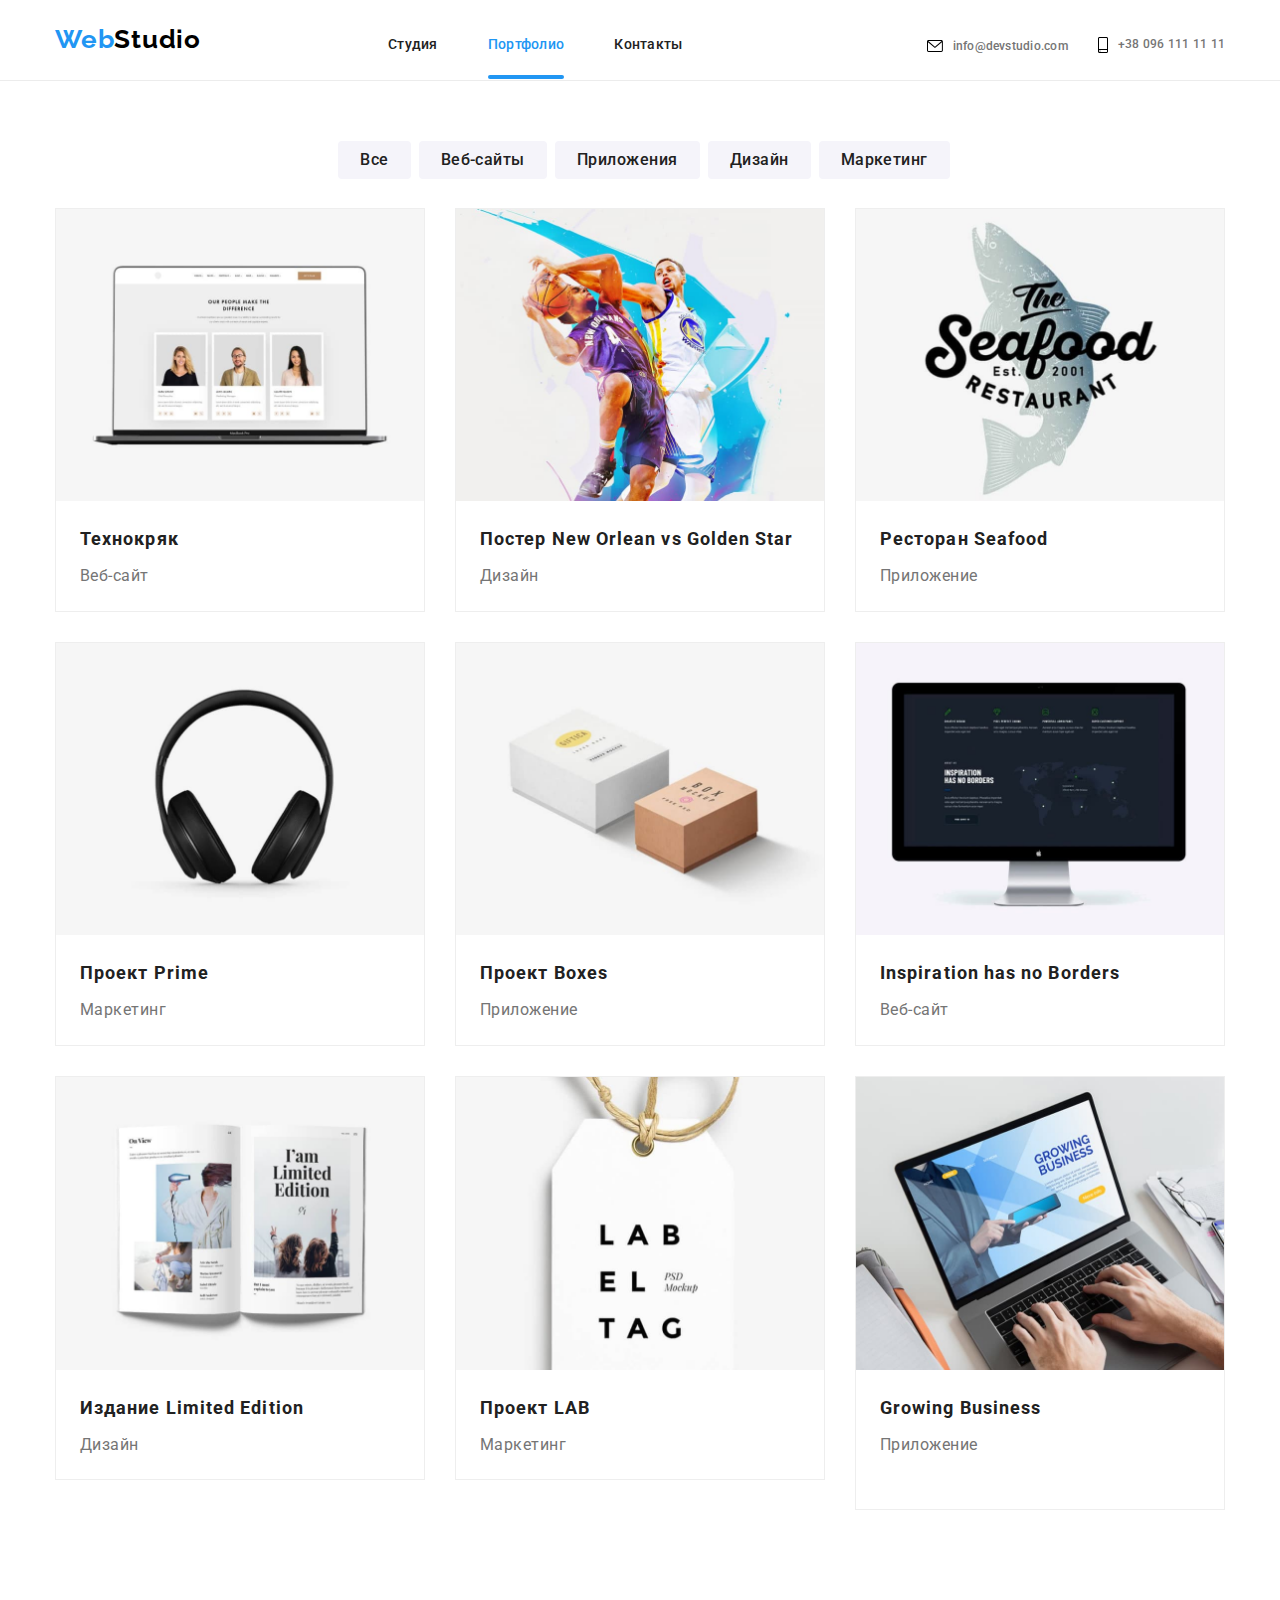
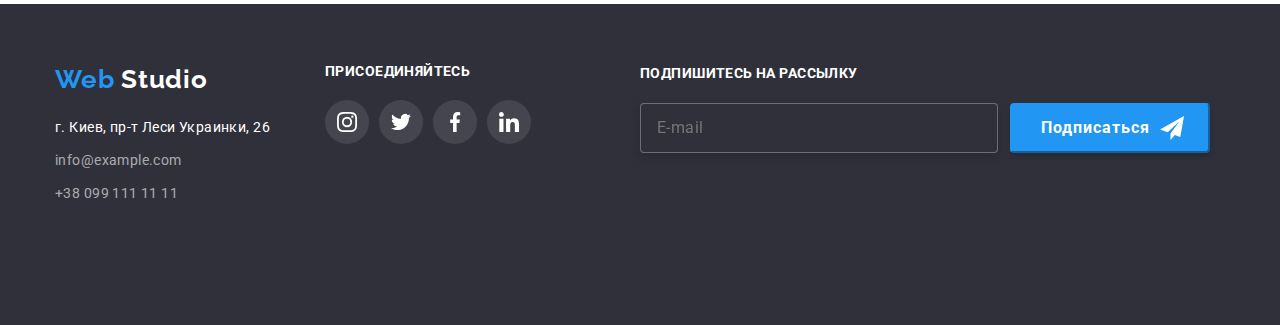
==== portfolio.html @ f677915b "добавляет адаптивную верстку" ====
<!DOCTYPE html>
<html lang="ru">
  <head>
    <meta charset="UTF-8" />
    <meta name="viewport" content="width=device-width, initial-scale=1.0" />

    <title>Портфолио</title>
    <link
      href="https://fonts.googleapis.com/css2?family=Raleway:wght@700&family=Roboto:wght@400;500;700;900&display=swap"
      rel="stylesheet"
    />
    <link
      rel="stylesheet"
      href="https://cdnjs.cloudflare.com/ajax/libs/modern-normalize/1.0.0/modern-normalize.min.css"
    />
    <link rel="stylesheet" href="./css/main.min.css" />
  </head>
  <body>
    <!--Header-->

    <header class="line">
      <div class="header">
        <nav class="nav">
          <a class="logo" href="./index.html">
            <span class="logoweb">Web</span>
            <span class="header-studio">Studio</span>
          </a>

          <button
            type="button"
            aria-controls="menu-container"
            class="burger-btn"
            data-menu-button
          >
            <svg
              width="40"
              height="40"
              aria-label="переключа
                тель мобильного меню"
              class="burger-btn-icon"
            >
              <use
                class="burger-icon"
                href="./img/icons/symbol-defs.svg#icon-menu_40px"
              />
              <use
                class="close-burger-icon"
                href="./img/icons/symbol-defs.svg#icon-close_40px"
              />
            </svg>
          </button>

          <div class="menu" id="menu-container" data-menu>
            <ul class="menu-mob">
              <li class="item">
                <a class="menu-list" href="./index.html">Студия</a>
              </li>
              <li class="item">
                <a class="menu-list current" href="./portfolio.html"
                  >Портфолио</a
                >
              </li>
              <li class="item"><a class="menu-list" href="#">Контакты</a></li>
            </ul>

            <ul class="menu-contact">
              <li class="item mail">
                <a class="link" href="mailto:info@devstudio.com"
                  ><svg class="icon-mail" width="16" height="12">
                    <use href="./img/icons/symbol-defs.svg#icon-mail"></use>
                  </svg>
                  info@devstudio.com</a
                >
              </li>
              <li class="item tele">
                <a class="link" href="tel:+380961111111"
                  ><svg class="icon-phone" width="10" height="16">
                    <use
                      href="./img/icons/symbol-defs.svg#icon-smartphone"
                    ></use>
                  </svg>
                  +38 096 111 11 11</a
                >
              </li>
            </ul>
          </div>
        </nav>
      </div>
    </header>

    <!--Portfolio-->

    <main>
      <section class="section">
        <div class="container-button">
          <div class="filter">
            <button class="button-filter" type="button">Все</button>
            <button class="button-filter" type="button">Веб-сайты</button>
            <button class="button-filter" type="button">Приложения</button>
            <button class="button-filter" type="button">Дизайн</button>
            <button class="button-filter" type="button">Маркетинг</button>
          </div>
        </div>

        <div class="container-pl">
          <ul class="portfolio-list">
            <li class="card">
              <div class="card-container">
                <div>
                  <img
                    src="./imgportfolio/img.jpg"
                    width="450"
                    alt="Product 1"
                    srcset="./imgportfolio/img@2x.jpg"
                  />
                </div>
                <p class="overlay-text-pf">
                  Технокряк это современная площадка распространения
                  коронавируса. Компании используют эту платформу для цифрового
                  шпионажа и атак на защищённые сервера конкурентов.
                </p>
              </div>

              <div class="name-product">
                <h3 class="name-card">Технокряк</h3>
                <p class="text-card">Веб-сайт</p>
              </div>
            </li>
            <li class="card">
              <div class="card-container">
                <div>
                  <img
                    src="./imgportfolio/img2.jpg"
                    width="450"
                    alt="Product 2"
                    srcset="./imgportfolio/img2@2x.jpg"
                  />
                </div>
                <p class="overlay-text-pf">
                  Технокряк это современная площадка распространения
                  коронавируса. Компании используют эту платформу для цифрового
                  шпионажа и атак на защищённые сервера конкурентов.
                </p>
              </div>
              <div class="name-product">
                <h3 class="name-card">Постер New Orlean vs Golden Star</h3>
                <p class="text-card">Дизайн</p>
              </div>
            </li>
            <li class="card">
              <div class="card-container">
                <div>
                  <img
                    src="./imgportfolio/img3.jpg"
                    width="450"
                    alt="Product 3"
                    srcset="./imgportfolio/img3@2x.jpg"
                  />
                </div>
                <p class="overlay-text-pf">
                  Технокряк это современная площадка распространения
                  коронавируса. Компании используют эту платформу для цифрового
                  шпионажа и атак на защищённые сервера конкурентов.
                </p>
              </div>
              <div class="name-product">
                <h3 class="name-card">Ресторан Seafood</h3>
                <p class="text-card">Приложение</p>
              </div>
            </li>
            <li class="card">
              <div class="card-container">
                <div>
                  <img
                    src="./imgportfolio/img4.jpg"
                    width="450"
                    alt="Product 4"
                    srcset="./imgportfolio/img4@2x.jpg"
                  />
                </div>
                <p class="overlay-text-pf">
                  Технокряк это современная площадка распространения
                  коронавируса. Компании используют эту платформу для цифрового
                  шпионажа и атак на защищённые сервера конкурентов.
                </p>
              </div>
              <div class="name-product">
                <h3 class="name-card">Проект Prime</h3>
                <p class="text-card">Маркетинг</p>
              </div>
            </li>
            <li class="card">
              <div class="card-container">
                <div>
                  <img
                    src="./imgportfolio/img5.jpg"
                    width="450"
                    alt="Product 5"
                    srcset="./imgportfolio/img5@2x.jpg"
                  />
                </div>
                <p class="overlay-text-pf">
                  Технокряк это современная площадка распространения
                  коронавируса. Компании используют эту платформу для цифрового
                  шпионажа и атак на защищённые сервера конкурентов.
                </p>
              </div>
              <div class="name-product">
                <h3 class="name-card">Проект Boxes</h3>
                <p class="text-card">Приложение</p>
              </div>
            </li>
            <li class="card">
              <div class="card-container">
                <div>
                  <img
                    src="./imgportfolio/img6.jpg"
                    width="450"
                    alt="Product 6"
                    srcset="./imgportfolio/img6@2x.jpg"
                  />
                </div>
                <p class="overlay-text-pf">
                  Технокряк это современная площадка распространения
                  коронавируса. Компании используют эту платформу для цифрового
                  шпионажа и атак на защищённые сервера конкурентов.
                </p>
              </div>
              <div class="name-product">
                <h3 class="name-card">Inspiration has no Borders</h3>
                <p class="text-card">Веб-сайт</p>
              </div>
            </li>
            <li class="card">
              <div class="card-container">
                <div>
                  <img
                    src="./imgportfolio/img7.jpg"
                    width="450"
                    alt="Product 7"
                    srcset="./imgportfolio/img7@2x.jpg"
                  />
                </div>
                <p class="overlay-text-pf">
                  Технокряк это современная площадка распространения
                  коронавируса. Компании используют эту платформу для цифрового
                  шпионажа и атак на защищённые сервера конкурентов.
                </p>
              </div>
              <div class="name-product">
                <h3 class="name-card">Издание Limited Edition</h3>
                <p class="text-card">Дизайн</p>
              </div>
            </li>
            <li class="card">
              <div class="card-container">
                <div>
                  <img
                    src="./imgportfolio/img8.jpg"
                    width="450"
                    alt="Product 8"
                    srcset="./imgportfolio/img8@2x.jpg"
                  />
                </div>
                <p class="overlay-text-pf">
                  Технокряк это современная площадка распространения
                  коронавируса. Компании используют эту платформу для цифрового
                  шпионажа и атак на защищённые сервера конкурентов.
                </p>
              </div>
              <div class="name-product">
                <h3 class="name-card">Проект LAB</h3>
                <p class="text-card">Маркетинг</p>
              </div>
            </li>
            <li class="card">
              <div class="card-container">
                <div>
                  <img
                    src="./imgportfolio/img9.jpg"
                    width="450"
                    alt="Product 9"
                    srcset="./imgportfolio/img9@2x.jpg"
                  />
                </div>
                <p class="overlay-text-pf">
                  Технокряк это современная площадка распространения
                  коронавируса. Компании используют эту платформу для цифрового
                  шпионажа и атак на защищённые сервера конкурентов.
                </p>
              </div>
              <div class="name-product">
                <h3 class="name-card">Growing Business</h3>
                <p class="text-card">Приложение</p>
              </div>
            </li>
          </ul>
        </div>
      </section>
    </main>

    <!--Footer-->

    <footer class="footer">
      <div class="container container-mb cont">
        <div class="ft-thumb">
          <a class="logo-ft" href="./index.html">
            <span class="logoweb">Web</span>
            <span class="footer-studio">Studio</span>
          </a>
          <address class="all-address">
            <ul class="menu-contact-ft">
              <li class="contact-item">
                <a
                  class="link-ft address"
                  href="https://goo.gl/maps/CgKANZAVKQhzpgyb8"
                  >г. Киев, пр-т Леси Украинки, 26</a
                >
              </li>
              <li class="contact-item">
                <a class="link-ft" href="mailto:info@example.com"
                  >info@example.com</a
                >
              </li>
              <li>
                <a class="link-ft" href="tel:+380991111111"
                  >+38 099 111 11 11</a
                >
              </li>
            </ul>
          </address>
        </div>
        <div class="container-soc-link ft-thumb">
          <h3 class="title-soc-link">присоединяйтесь</h3>
          <ul class="social-link-list">
            <li class="social-link-item">
              <a
                class="icon-link"
                href="https://www.instagram.com/"
                target="_blank"
                rel="noopener noreferrer Nofollow"
              >
                <svg class="soc-icon icon-instagram" width="20" height="20">
                  <use href="./img/icons/symbol-defs.svg#icon-instagram"></use>
                </svg>
              </a>
            </li>
            <li class="social-link-item">
              <a
                class="icon-link"
                href="https://www.twitter.com/"
                target="_blank"
                rel="noopener noreferrer Nofollow"
              >
                <svg class="soc-icon icon-twitter" width="20" height="20">
                  <use href="./img/icons/symbol-defs.svg#icon-twitter"></use>
                </svg>
              </a>
            </li>
            <li class="social-link-item">
              <a
                class="icon-link"
                href="https://www.facebook.com/"
                target="_blank"
                rel="noopener noreferrer Nofollow"
              >
                <svg class="soc-icon icon-facebook" width="20" height="20">
                  <use href="./img/icons/symbol-defs.svg#icon-facebook"></use>
                </svg>
              </a>
            </li>
            <li class="social-link-item">
              <a
                class="icon-link"
                href="https://www.linkedin.com/"
                target="_blank"
                rel="noopener noreferrer Nofollow"
              >
                <svg class="soc-icon icon-linkedin" width="20" height="20">
                  <use href="./img/icons/symbol-defs.svg#icon-linkedin"></use>
                </svg>
              </a>
            </li>
          </ul>
        </div>
        <div class="subscribe ft-thumb">
          <form class="subscribe-form">
            <div>
              <label for="subscribe-input" class="subscribe-label"
                >Подпишитесь на рассылку</label
              >
              <input
                type="text"
                name="subscribe-input"
                id="subscribe-input"
                class="subscribe-input"
                placeholder="E-mail"
              />
            </div>
            <button class="btn-subscribe">
              <span class="btn-text-subscribe">Подписаться</span>
              <div class="btn-icon-subscribe">
                <img src="./img/icons/iconsend.svg" alt="icon" />
              </div>
            </button>
          </form>
        </div>
      </div>
    </footer>
    <script src="./js/menu.js"></script>
  </body>
</html>
---- css/main.min.css ----
html{-webkit-box-sizing:border-box;box-sizing:border-box}*,*::before,*::after{-webkit-box-sizing:inherit;box-sizing:inherit;margin:0;padding:0}body{margin-top:0;font-family:Roboto, sans-serif}a{color:#212121;text-decoration:none}a:hover,a:focus{color:#2196f3;-webkit-transition:cubic-bezier(0.4, 0, 0.2, 1);transition:cubic-bezier(0.4, 0, 0.2, 1);-webkit-transition-duration:250ms;transition-duration:250ms}ul{list-style:none}img{display:block;max-width:100%;height:auto}.container{margin:0 auto;width:100%;padding-left:15px;padding-right:15px}@media screen and (min-width: 480px){.container{width:480px}}@media screen and (min-width: 768px){.container{width:768px}}@media screen and (min-width: 1200px){.container{width:1200px}}.section{padding-top:60px;padding-bottom:94px}.section-doin{display:none;padding-top:0}@media screen and (min-width: 1200px){.section-doin{display:block}}@media screen and (min-width: 1200px){display:block}.line{border-bottom:1px solid #ececec}.icon-link{width:44px;height:44px;display:-webkit-box;display:-ms-flexbox;display:flex;-webkit-box-align:center;-ms-flex-align:center;align-items:center;-webkit-box-pack:center;-ms-flex-pack:center;justify-content:center}.icon-antenna{background-size:contain;background-position:center;background-color:#f5f4fa}.icon-mail{width:16px;height:12px;margin-right:10px}.icon-phone{width:10px;height:16px;margin-right:10px}.icon-instagram{width:20px;height:20px}.icon-twitter{width:20px;height:20px}.icon-facebook{width:20px;height:20px}.icon-linkedin{width:20px;height:20px}.header{position:relative;display:-webkit-box;display:-ms-flexbox;display:flex;-webkit-box-align:center;-ms-flex-align:center;align-items:center;margin-left:auto;margin-right:auto;width:100%;padding-left:15px;padding-right:15px}@media screen and (min-width: 1200px){.header{width:1200px;height:80px}}.nav{display:-webkit-box;display:-ms-flexbox;display:flex;-webkit-box-align:center;-ms-flex-align:center;align-items:center;width:100%}.burger-btn{margin-left:auto;background-color:#fff;border:none}.burger-btn .close-burger-icon{display:none}.burger-btn.is-open .close-burger-icon{display:block}.burger-btn.is-open .burger-icon{display:none}.burger-btn:focus .burget-btn-icon,.burger-btn:hover .burger-btn-icon{fill:#2196f3;-webkit-transition:cubic-bezier(0.4, 0, 0.2, 1);transition:cubic-bezier(0.4, 0, 0.2, 1);-webkit-transition-duration:250ms;transition-duration:250ms}@media screen and (min-width: 768px){.burger-btn{display:none}}.menu{display:none;position:absolute;top:100%;left:0;width:100%;text-align:center;background-color:#ffffff;z-index:3;-webkit-box-shadow:0px 4px 8px rgba(0,0,0,0.04),0px 2px 4px rgba(0,0,0,0.08),0px 1px 3px rgba(0,0,0,0.16);box-shadow:0px 4px 8px rgba(0,0,0,0.04),0px 2px 4px rgba(0,0,0,0.08),0px 1px 3px rgba(0,0,0,0.16)}.menu.is-open{display:block}.menu .item+.item{margin-top:40px}@media screen and (min-width: 768px){.menu{display:block;display:-webkit-box;display:-ms-flexbox;display:flex;position:relative;top:0;left:0;margin-top:0;width:100%;-webkit-box-shadow:none;box-shadow:none}}@media screen and (min-width: 768px){.menu-mob .item+.item{margin:0 0 0 50px}}.menu-list{position:relative;font-weight:500;font-size:18px;line-height:1.14;letter-spacing:0.02em}.menu-list.current{color:#2196f3}.menu-list.current::after{display:block;content:" ";margin-top:28px;left:0;bottom:-40%;width:100%;height:4px;background-color:#2196f3;border-radius:4px;position:absolute}@media screen and (min-width: 768px){.menu-list.current::after{bottom:-196%}}@media screen and (min-width: 1200px){.menu-list.current::after{bottom:-168%}}@media screen and (min-width: 768px){.menu-list{font-size:14px}}.menu-mob{margin-top:60px}@media screen and (min-width: 768px){.menu-mob{margin-top:32px;display:-webkit-box;display:-ms-flexbox;display:flex}}@media screen and (min-width: 1200px){.menu-mob{margin-left:93px;margin-top:8px}}.logo{display:-webkit-box;display:-ms-flexbox;display:flex;padding-top:24px;padding-right:94px;padding-bottom:24px;font-family:Raleway, sans-serif;font-weight:700;font-size:26px;line-height:1.2;letter-spacing:0.03em}@media screen and (min-width: 768px){.logo{padding-top:10px;padding-bottom:10px}}.logoweb{color:#2196f3}.header-studio{color:#000}.menu-contact{-webkit-box-align:center;-ms-flex-align:center;align-items:center;margin-bottom:0;-webkit-margin-before:0em;margin-block-start:0em;padding:0}.menu-contact .item+.item{margin-top:16px}@media screen and (min-width: 768px){.menu-contact{margin-left:auto}.menu-contact .item+.item{margin-top:10px}}@media screen and (min-width: 1200px){.menu-contact{display:-webkit-box;display:-ms-flexbox;display:flex;-webkit-box-align:center;-ms-flex-align:center;align-items:center;-webkit-box-pack:center;-ms-flex-pack:center;justify-content:center}}.item.mail,.item.tele{-webkit-box-align:center;-ms-flex-align:center;align-items:center;-webkit-box-pack:center;-ms-flex-pack:center;justify-content:center}@media screen and (max-width: 767px){.item.mail,.item.tele{display:-webkit-box;display:-ms-flexbox;display:flex}}.link{display:-webkit-box;display:-ms-flexbox;display:flex;-webkit-box-align:center;-ms-flex-align:center;align-items:center;color:#757575;font-weight:500;font-size:18px;line-height:1.14;font-style:normal;letter-spacing:0.02em}.link:hover .icon-mail,.link:hover .icon-phone{fill:#2196f3;-webkit-transition:cubic-bezier(0.4, 0, 0.2, 1);transition:cubic-bezier(0.4, 0, 0.2, 1);-webkit-transition-duration:250ms;transition-duration:250ms}@media screen and (min-width: 768px){.link{font-size:12px}}.mail{margin-top:60px}@media screen and (min-width: 768px){.mail{margin-top:21px}}@media screen and (min-width: 1200px){.mail{margin-top:13px;margin-right:30px}}.tele{margin-bottom:60px}@media screen and (min-width: 768px){.tele{margin-bottom:21px}}@media screen and (min-width: 1200px){.tele{margin:0}}.section-bg-hero{max-width:1600px;margin-right:0;margin-left:0;background-color:#2f303a;text-align:center;padding-top:118px;padding-bottom:118px;background-image:-webkit-gradient(linear, left top, right top, from(rgba(47,48,58,0.4)), to(rgba(47,48,58,0.4))),url("../img/hero/imgheromob.jpg");background-image:linear-gradient(to right, rgba(47,48,58,0.4), rgba(47,48,58,0.4)),url("../img/hero/imgheromob.jpg");background-position:center center;background-repeat:no-repeat;background-size:cover}@media screen and (-webkit-min-device-pixel-ratio: 2), screen and (min-resolution: 192dpi), screen and (min-resolution: 2dppx){.section-bg-hero{background-image:url("../img/hero/imgheromob@2x.jpg")}}@media screen and (min-width: 481px){.section-bg-hero{background-image:url("../img/hero/imgherotabl.jpg")}}@media screen and (min-width: 481px) and (-webkit-min-device-pixel-ratio: 2), screen and (min-width: 481px) and (min-resolution: 192dpi), screen and (min-width: 481px) and (min-resolution: 2dppx){.section-bg-hero{background-image:url("../img/hero/imgherotabl@2x.jpg")}}@media screen and (min-width: 769px){.section-bg-hero{background-image:url("../img/hero/imgherodeck.jpg")}}@media screen and (min-width: 769px) and (-webkit-min-device-pixel-ratio: 2), screen and (min-width: 769px) and (min-resolution: 192dpi), screen and (min-width: 769px) and (min-resolution: 2dppx){.section-bg-hero{background-image:url("../../../img/hero/imgherodeck@2x.jpg")}}@media screen and (min-width: 1200px){.section-bg-hero{padding-top:200px;padding-bottom:200px}}.button{font-family:Roboto, sans-serif;color:#fff;background:#2196f3;font-weight:700;font-size:16px;line-height:1.87;text-align:center;letter-spacing:0.06em;width:200px;height:50px;-webkit-box-shadow:0px 4px 4px rgba(0,0,0,0.15);box-shadow:0px 4px 4px rgba(0,0,0,0.15);border-radius:4px}.button:hover,.button:focus{color:#188ce8;background:#fff;-webkit-transition:cubic-bezier(0.4, 0, 0.2, 1);transition:cubic-bezier(0.4, 0, 0.2, 1);-webkit-transition-duration:250ms;transition-duration:250ms}.section-title{-webkit-margin-before:0;margin-block-start:0;-webkit-margin-after:0;margin-block-end:0;padding-bottom:30px;color:#fff;font-weight:900;font-style:26px;line-height:1.62;letter-spacing:0.06em;text-transform:uppercase;text-align:center}@media screen and (min-width: 1200px){.section-title{font-size:44px}}.backdrop.is-hidden{opacity:0;pointer-events:none}.backdrop{position:fixed;top:0;left:0;width:100%;height:100%;background-color:rgba(0,0,0,0.2);z-index:3}.modal{position:absolute;top:55%;left:50%;-webkit-transform:translate(-50%, -50%);transform:translate(-50%, -50%);-webkit-animation:animate 100ms;animation:animate 100ms;width:100%;max-width:450px;height:609;text-align:left;background-color:#fff;-webkit-box-shadow:0px 1px 3px rgba(0,0,0,0.12),0px 1px 1px rgba(0,0,0,0.14),0px 2px 1px rgba(0,0,0,0.2);box-shadow:0px 1px 3px rgba(0,0,0,0.12),0px 1px 1px rgba(0,0,0,0.14),0px 2px 1px rgba(0,0,0,0.2);border-radius:4px}@media screen and (min-width: 768px){.modal{top:50%;width:450px}}@media screen and (min-width: 1200px){.modal{top:50%;width:100%;max-width:528px;height:581px}}.btn-close{width:30px;height:30px;position:absolute;top:8px;right:8px;border-radius:50%;border:1px solid rgba(0,0,0,0.1);background-color:#fff;-webkit-box-sizing:border-box;box-sizing:border-box}.btn-close:hover .icon-close{fill:#188ce8;-webkit-transition:cubic-bezier(0.4, 0, 0.2, 1);transition:cubic-bezier(0.4, 0, 0.2, 1);-webkit-transition-duration:250ms;transition-duration:250ms;cursor:pointer}.icon-close{position:absolute;top:50%;left:50%;-webkit-transform:translate(-50%, -50%);transform:translate(-50%, -50%);width:11px;height:11px;fill:#000}.form-title{margin-top:40px;margin-bottom:30px;margin-left:auto;margin-right:auto;width:calc(100% - 80px);font-weight:700;font-size:20px;line-height:1.2;text-align:center;letter-spacing:0.03em;color:#212121}@media screen and (min-width: 1200px){.form-title{width:448px}}.form-field{position:relative;width:calc(100% - 80px);margin:0 auto 10px}.form-label{font-size:12px;line-height:1.2;letter-spacing:0.01em;color:#212121}.form-input{width:100%;height:40px;padding-left:35px;border:1px solid rgba(33,33,33,0.2);-webkit-box-sizing:border-box;box-sizing:border-box;border-radius:4px;font-size:14px;line-height:1.71;letter-spacing:0.03em;color:#212121;outline:none}.form-input.name:hover,.form-input.name:focus{border-color:#2196f3;-webkit-transition:cubic-bezier(0.4, 0, 0.2, 1);transition:cubic-bezier(0.4, 0, 0.2, 1);-webkit-transition-duration:250ms;transition-duration:250ms}.form-input.name:hover+.person-img,.form-input.name:focus+.person-img{fill:#2196f3;-webkit-transition:cubic-bezier(0.4, 0, 0.2, 1);transition:cubic-bezier(0.4, 0, 0.2, 1);-webkit-transition-duration:250ms;transition-duration:250ms}.form-input.tel:hover,.form-input.tel:focus{border-color:#2196f3;-webkit-transition:cubic-bezier(0.4, 0, 0.2, 1);transition:cubic-bezier(0.4, 0, 0.2, 1);-webkit-transition-duration:250ms;transition-duration:250ms}.form-input.tel:hover+.tel-img,.form-input.tel:focus+.tel-img{fill:#2196f3;-webkit-transition:cubic-bezier(0.4, 0, 0.2, 1);transition:cubic-bezier(0.4, 0, 0.2, 1);-webkit-transition-duration:250ms;transition-duration:250ms}.form-input.email:hover,.form-input.email:focus{border-color:#2196f3;-webkit-transition:cubic-bezier(0.4, 0, 0.2, 1);transition:cubic-bezier(0.4, 0, 0.2, 1);-webkit-transition-duration:250ms;transition-duration:250ms}.form-input.email:hover+.email-img,.form-input.email:focus+.email-img{fill:#2196f3;-webkit-transition:cubic-bezier(0.4, 0, 0.2, 1);transition:cubic-bezier(0.4, 0, 0.2, 1);-webkit-transition-duration:250ms;transition-duration:250ms}.form-input.text-area:hover,.form-input.text-area:focus{border-color:#2196f3;-webkit-transition:cubic-bezier(0.4, 0, 0.2, 1);transition:cubic-bezier(0.4, 0, 0.2, 1);-webkit-transition-duration:250ms;transition-duration:250ms}.person-img{position:absolute;top:32px;left:15px;width:18px;height:18px}.tel-img{position:absolute;top:32px;left:15px;width:18px;height:18px}.email-img{position:absolute;top:32px;left:15px;width:18px;height:18px}.text-area{width:100%;height:120px;padding:12px 16px;resize:none}.send{margin-top:30px;text-align:center}.send-btn{padding:10px 54px;font-weight:700;font-size:16px;line-height:1.87;letter-spacing:0.06em;color:#fff;background:#2196f3;-webkit-box-shadow:0px 4px 4px rgba(0,0,0,0.15);box-shadow:0px 4px 4px rgba(0,0,0,0.15);border-color:#2196f3;border-radius:4px;cursor:pointer}.checkbox-label{font-size:14px;line-height:1.71;letter-spacing:0.03em;color:#757575}.checkbox-input{position:absolute;-webkit-appearance:none;-moz-appearance:none;appearance:none}.checkbox-input:checked+.checkbox-icon{background-color:#2196f3;background-image:url(../img/icons/checkbox.svg);background-repeat:no-repeat;background-size:contain;background-origin:border-box;border-color:#2196f3}.checkbox-icon{display:inline-block;width:16px;height:15px;margin-right:9px;border:1px solid #000000;border-radius:4px}.license{color:#2196f3;text-decoration:underline}.feature-list{-webkit-margin-before:0;margin-block-start:0;-webkit-margin-after:0;margin-block-end:0;padding-top:94px;padding-bottom:94px;padding:0;-webkit-box-pack:justify;-ms-flex-pack:justify;justify-content:space-between;-webkit-box-align:center;-ms-flex-align:center;align-items:center}@media screen and (min-width: 768px){.feature-list{display:-webkit-box;display:-ms-flexbox;display:flex;-ms-flex-wrap:wrap;flex-wrap:wrap;-webkit-box-align:start;-ms-flex-align:start;align-items:flex-start}}.list-box{width:100%}@media screen and (min-width: 768px){.list-box{width:calc((100% - 30px) / 2)}}@media screen and (min-width: 1200px){.list-box{width:calc((100% - 90px) / 4)}}.feature-title{text-align:center;padding-bottom:10px;margin-top:0;-webkit-margin-after:0;margin-block-end:0;color:#212121;font-weight:700;font-size:14px;line-height:1.14;letter-spacing:0.03em;text-transform:uppercase}@media screen and (min-width: 768px){.feature-title{text-align:left}}.feature-text{margin-top:0;margin-bottom:30px;color:#757575;font-size:14px;line-height:1.7;letter-spacing:0.03em}.list-box::before{display:block;content:"";height:120px;background-size:contain;background-repeat:no-repeat;background-position:center;background-color:#f5f4fa;margin-bottom:30px}.antenna::before{background-image:url("../img/feature/antenna.svg");border-radius:4px;background-size:70px}.clock::before{background-image:url("../img/feature/clock.svg");border-radius:4px;background-size:70px}.diagram::before{background-image:url("../img/feature/diagram.svg");border-radius:4px;background-size:70px}.astronaut::before{background-image:url("../img/feature/astronaut.svg");border-radius:4px;background-size:70px}.doin-title{margin-bottom:0;margin-top:0;padding-bottom:50px;color:#212121;font-weight:700;font-size:36px;line-height:1.17;text-align:center;letter-spacing:0.03em}.thumb{position:relative}.overlay{position:absolute;left:0;bottom:0;background-color:rgba(47,48,58,0.8);width:100%;height:70px}.overlay-text{margin-top:27px;margin-bottom:0;font-weight:700;font-size:14px;line-height:1.14;text-align:center;letter-spacing:0.03em;text-transform:uppercase;color:#fff}.item-foto-doing:not(:last-child){margin-right:30px}.list-foto{-webkit-margin-after:0;margin-block-end:0;margin-top:0;-webkit-padding-start:0;padding-inline-start:0;-webkit-box-align:center;-ms-flex-align:center;align-items:center}.list-foto.item-foto+.item-foto{margin-left:30px}@media screen and (min-width: 768px){.list-foto{display:-webkit-box;display:-ms-flexbox;display:flex;-ms-flex-wrap:wrap;flex-wrap:wrap}}.item-foto{background:#fff;-webkit-box-shadow:0px 1px 3px rgba(0,0,0,0.12),0px 1px 1px rgba(0,0,0,0.14),0px 2px 1px rgba(0,0,0,0.2);box-shadow:0px 1px 3px rgba(0,0,0,0.12),0px 1px 1px rgba(0,0,0,0.14),0px 2px 1px rgba(0,0,0,0.2);border-radius:0px 0px 4px 4px}@media screen and (min-width: 768px){.item-foto{width:calc((100% - 30px) / 2);margin-bottom:30px}.item-foto:nth-child(odd){margin-right:30px}}@media screen and (min-width: 1200px){.item-foto{width:calc((100% - 90px) / 4);margin-bottom:0}.item-foto:not(:last-child){margin-right:30px}}.team-bg{background:#f5f4fa;text-align:center}.title-team{margin-top:0;margin-bottom:0;padding-bottom:50px;color:#212121;font-weight:700;font-size:36px;line-height:1.16;text-align:center;letter-spacing:0.03em}.team-name{margin-bottom:0;-webkit-margin-before:0;margin-block-start:0;padding-top:30px;color:#212121;font-weight:500;font-size:16px;line-height:1.18;letter-spacing:0.03em}.profession{margin-bottom:0;-webkit-margin-before:0;margin-block-start:0;padding-top:10px;padding-bottom:30px;color:#757575;font-size:16px;line-height:1.18;letter-spacing:0.03em}.text-team{text-align:center}.team-soc-link{display:-webkit-inline-box;display:-ms-inline-flexbox;display:inline-flex;-webkit-box-align:center;-ms-flex-align:center;align-items:center;padding-bottom:30px;-webkit-padding-start:0;padding-inline-start:0;margin-left:30px}.team-soc-link .social-link+.social-link{margin-left:10px}.social-link{width:44px;height:44px}.social-link:hover{background-color:#2196f3;border-radius:50%;-webkit-transition:cubic-bezier(0.4, 0, 0.2, 1);transition:cubic-bezier(0.4, 0, 0.2, 1);-webkit-transition-duration:250ms;transition-duration:250ms}.social-link:hover .icon-team{fill:#fff;-webkit-transition:cubic-bezier(0.4, 0, 0.2, 1);transition:cubic-bezier(0.4, 0, 0.2, 1);-webkit-transition-duration:250ms;transition-duration:250ms}.icon-team{fill:#afb1b8}.customers-title{margin-top:0;margin-bottom:0;padding-bottom:50px;color:#212121;font-weight:700;font-size:36px;line-height:1.16;text-align:center;letter-spacing:0.03em}.customers-list{-webkit-margin-before:0;margin-block-start:0;-webkit-margin-after:0;margin-block-end:0;-webkit-padding-start:0;padding-inline-start:0;-webkit-box-pack:justify;-ms-flex-pack:justify;justify-content:space-between;display:-webkit-box;display:-ms-flexbox;display:flex;-ms-flex-wrap:wrap;flex-wrap:wrap}.customers-item{display:-webkit-box;display:-ms-flexbox;display:flex;width:calc((100% - 30px) / 2);margin-bottom:30px;height:90px;-webkit-box-align:center;-ms-flex-align:center;align-items:center;-webkit-box-pack:center;-ms-flex-pack:center;justify-content:center;border:1px solid #afb1b8;border-radius:4px}.customers-item:nth-child(odd){margin-right:30px}.customers-item:hover{border-color:#2196f3;-webkit-transition:cubic-bezier(0.4, 0, 0.2, 1);transition:cubic-bezier(0.4, 0, 0.2, 1);-webkit-transition-duration:250ms;transition-duration:250ms}.customers-item:hover .customers-icon{fill:#2196f3;-webkit-transition:cubic-bezier(0.4, 0, 0.2, 1);transition:cubic-bezier(0.4, 0, 0.2, 1);-webkit-transition-duration:250ms;transition-duration:250ms}@media screen and (min-width: 768px) and (max-width: 1200px){.customers-item{width:calc((100% - 60px) / 3);margin-right:30px}.customers-item:nth-child(3n){margin-right:0px}}@media screen and (min-width: 1200px){.customers-item{width:calc((100% - 150px) / 6)}.customers-item:nth-child(odd){margin-right:0}}.customers-icon{fill:#afb1b8}.customers-link{display:-webkit-box;display:-ms-flexbox;display:flex;-webkit-box-align:center;-ms-flex-align:center;align-items:center;-webkit-box-pack:center;-ms-flex-pack:center;justify-content:center}.footer{background:#2f303a;padding-top:60px;padding-bottom:60px}.cont{text-align:center}@media screen and (min-width: 768px){.cont{display:-webkit-box;display:-ms-flexbox;display:flex;-ms-flex-wrap:wrap;flex-wrap:wrap}}.ft-thumb{text-align:center}@media screen and (min-width: 768px){.ft-thumb:not(:last-child){width:calc((100% - 30px) / 2)}.ft-thumb:last-child{width:100%}}@media screen and (min-width: 1200px){.ft-thumb{text-align:left}.ft-thumb:not(:last-child){width:calc((50% - 45px) / 2)}.ft-thumb:last-child{width:50%;margin-right:0;margin-left:auto}}.logo-ft{display:inline-block;padding-bottom:20px;font-family:Raleway, sans-serif;font-weight:700;font-size:26px;line-height:1.2;letter-spacing:0.03em}@media screen and (min-width: 1200px){.logo-ft{display:block;margin-left:0;margin-right:0;text-align:left}}.footer-studio{color:#fff}.menu-contact-ft{margin-left:auto;margin-bottom:60px;-webkit-margin-before:0em;margin-block-start:0em;padding:0}@media screen and (min-width: 1200px){.menu-contact-ft{margin-left:0;margin-right:0;text-align:left}}.contact-item{padding-bottom:9px}.link-ft{display:inline-block;color:#757575;font-style:normal;font-weight:400;font-size:14px;line-height:1.71;letter-spacing:0.03em;color:rgba(255,255,255,0.6)}.address{color:#fff;font-weight:400;font-size:14px;line-height:1.71}.social-link-list{display:-webkit-inline-box;display:-ms-inline-flexbox;display:inline-flex;-webkit-margin-before:0;margin-block-start:0;-webkit-margin-after:0;margin-block-end:0;-webkit-padding-start:0;padding-inline-start:0;border-radius:50%}.social-link-list .social-link-item+.social-link-item{margin-left:10px}.social-link-item{border-radius:50%;background:rgba(255,255,255,0.1)}.social-link-item:hover{background-color:#2196f3;border-radius:50%;-webkit-transition:cubic-bezier(0.4, 0, 0.2, 1);transition:cubic-bezier(0.4, 0, 0.2, 1);-webkit-transition-duration:250ms;transition-duration:250ms}.soc-icon{fill:#fff}.container-soc-link{margin-bottom:60px;-webkit-box-orient:vertical;-webkit-box-direction:normal;-ms-flex-flow:column;flex-flow:column}.title-soc-link{-webkit-margin-before:0;margin-block-start:0;-webkit-margin-after:0;margin-block-end:0;margin-bottom:20px;font-weight:700px;font-size:14px;line-height:1.14;letter-spacing:0.03em;text-transform:uppercase;color:#fff}@media screen and (min-width: 768px){.subscribe{width:100%;margin-left:auto;margin-right:auto}}@media screen and (min-width: 1200px){.subscribe-form{position:absolute;display:-webkit-box;display:-ms-flexbox;display:flex}}.subscribe-input{display:-webkit-box;display:-ms-flexbox;display:flex;width:100%;height:50px;margin-top:20px;padding-left:16px;border:1px solid rgba(255,255,255,0.3);-webkit-box-sizing:border-box;box-sizing:border-box;-webkit-filter:drop-shadow(0px 4px 4px rgba(0,0,0,0.15));filter:drop-shadow(0px 4px 4px rgba(0,0,0,0.15));border-radius:4px;font-size:16px;line-height:1.25;-webkit-box-align:center;-ms-flex-align:center;align-items:center;letter-spacing:0.03em;color:var(--text-color);background-color:#2f303a}@media screen and (min-width: 768px){.subscribe-input{width:450px;margin-left:auto;margin-right:auto}}@media screen and (min-width: 1200px){.subscribe-input{width:358px}}.subscribe-label{font-weight:700;font-size:14px;line-height:1.14;letter-spacing:0.03em;text-transform:uppercase;color:#fff}.btn-subscribe{display:-webkit-inline-box;display:-ms-inline-flexbox;display:inline-flex;position:relative;margin-top:20px;width:200px;height:50px;font-weight:700;font-size:16px;line-height:1.87;-webkit-box-align:center;-ms-flex-align:center;align-items:center;letter-spacing:0.06em;color:#fff;background:#2196f3;-webkit-box-shadow:0px 4px 4px rgba(0,0,0,0.15);box-shadow:0px 4px 4px rgba(0,0,0,0.15);border-radius:4px;border-color:#2196f3}.btn-subscribe:hover{cursor:pointer;-webkit-transition:cubic-bezier(0.4, 0, 0.2, 1);transition:cubic-bezier(0.4, 0, 0.2, 1);-webkit-transition-duration:250ms;transition-duration:250ms}@media screen and (min-width: 1200px){.btn-subscribe{margin-left:12px;margin-top:auto}}.btn-text-subscribe{margin-left:29px;margin-right:10px}.container-button{margin-left:auto;margin-right:auto;width:100%;padding-left:15px;padding-right:15px}.filter{display:-webkit-box;display:-ms-flexbox;display:flex;-ms-flex-wrap:wrap;flex-wrap:wrap;text-align:center;margin-bottom:50px}@media screen and (min-width: 768px){.filter{-webkit-box-pack:center;-ms-flex-pack:center;justify-content:center;margin-bottom:14px}}.button-filter{margin-bottom:15px;margin-left:8px;padding-top:6px;padding-bottom:6px;padding-left:22px;padding-right:22px;color:#212121;background:#f5f4fa;font-weight:500;font-size:16px;line-height:1.6;border-radius:4px;border:none;text-align:center;letter-spacing:0.03em}.button-filter:hover{color:#fff;background:#2196f3;-webkit-box-shadow:0px 3px 1px rgba(0,0,0,0.1),0px 1px 2px rgba(0,0,0,0.08),0px 2px 2px rgba(0,0,0,0.12);box-shadow:0px 3px 1px rgba(0,0,0,0.1),0px 1px 2px rgba(0,0,0,0.08),0px 2px 2px rgba(0,0,0,0.12);-webkit-transition:cubic-bezier(0.4, 0, 0.2, 1);transition:cubic-bezier(0.4, 0, 0.2, 1);-webkit-transition-duration:250ms;transition-duration:250ms}.container-pl{margin-left:auto;margin-right:auto;width:100%;padding-left:15px;padding-right:15px}@media screen and (min-width: 1200px){.container-pl{width:1200px}}.name-card{-webkit-margin-before:0;margin-block-start:0;-webkit-margin-after:0;margin-block-end:0;padding-top:20px;padding-bottom:4px;color:#212121;font-weight:700;font-size:18px;line-height:2;letter-spacing:0.06em}.text-card{-webkit-margin-after:0;margin-block-end:0;margin-top:0;padding-bottom:20px;color:#757575;font-size:16px;line-height:1.87;letter-spacing:0.03em}.name-portfolio{margin-top:0;margin-bottom:0}.portfolio-list{padding:0;margin:0;display:-webkit-box;display:-ms-flexbox;display:flex;-ms-flex-wrap:wrap;flex-wrap:wrap}.portfolio-list .card:hover .overlay-text-pf{opacity:1;-webkit-transform:translatey(0);transform:translatey(0);background:rgba(33,150,243,0.9);cursor:pointer;-webkit-transition:cubic-bezier(0.4, 0, 0.2, 1);transition:cubic-bezier(0.4, 0, 0.2, 1);-webkit-transition-duration:250ms;transition-duration:250ms}.card{width:100%;margin-bottom:30px;background:#fff;border:1px solid #eee;-webkit-box-sizing:border-box;box-sizing:border-box}.card:hover{-webkit-box-shadow:0px 1px 1px rgba(0,0,0,0.12),0px 4px 4px rgba(0,0,0,0.06),1px 4px 6px rgba(0,0,0,0.16);box-shadow:0px 1px 1px rgba(0,0,0,0.12),0px 4px 4px rgba(0,0,0,0.06),1px 4px 6px rgba(0,0,0,0.16);-webkit-transition:cubic-bezier(0.4, 0, 0.2, 1);transition:cubic-bezier(0.4, 0, 0.2, 1);-webkit-transition-duration:250ms;transition-duration:250ms}.card:nth-last-child(-n+1){margin-bottom:0}.card-container{position:relative;overflow:hidden}@media screen and (min-width: 768px){.card{width:calc((100% - 30px) / 2);margin-right:30px}.card:nth-child(2n+2){margin-right:0}}@media screen and (min-width: 1200px){.card{width:calc((100% - 60px) / 3);margin-right:0}.card:not(:nth-child(3n)){margin-right:30px}}.name-product{padding-left:24px}.overlay-text-pf{position:absolute;top:0;left:0;width:100%;height:100%;padding-top:63px;padding-right:23px;padding-left:23px;font-size:18px;line-height:1.56em;letter-spacing:0.03em;color:#fff;background-color:#2196f3;opacity:0;-webkit-transform:translateY(100%);transform:translateY(100%);-webkit-transition:cubic-bezier(0.4, 0, 0.2, 1);transition:cubic-bezier(0.4, 0, 0.2, 1);-webkit-transition-duration:250ms;transition-duration:250ms}
/*# sourceMappingURL=main.min.css.map */
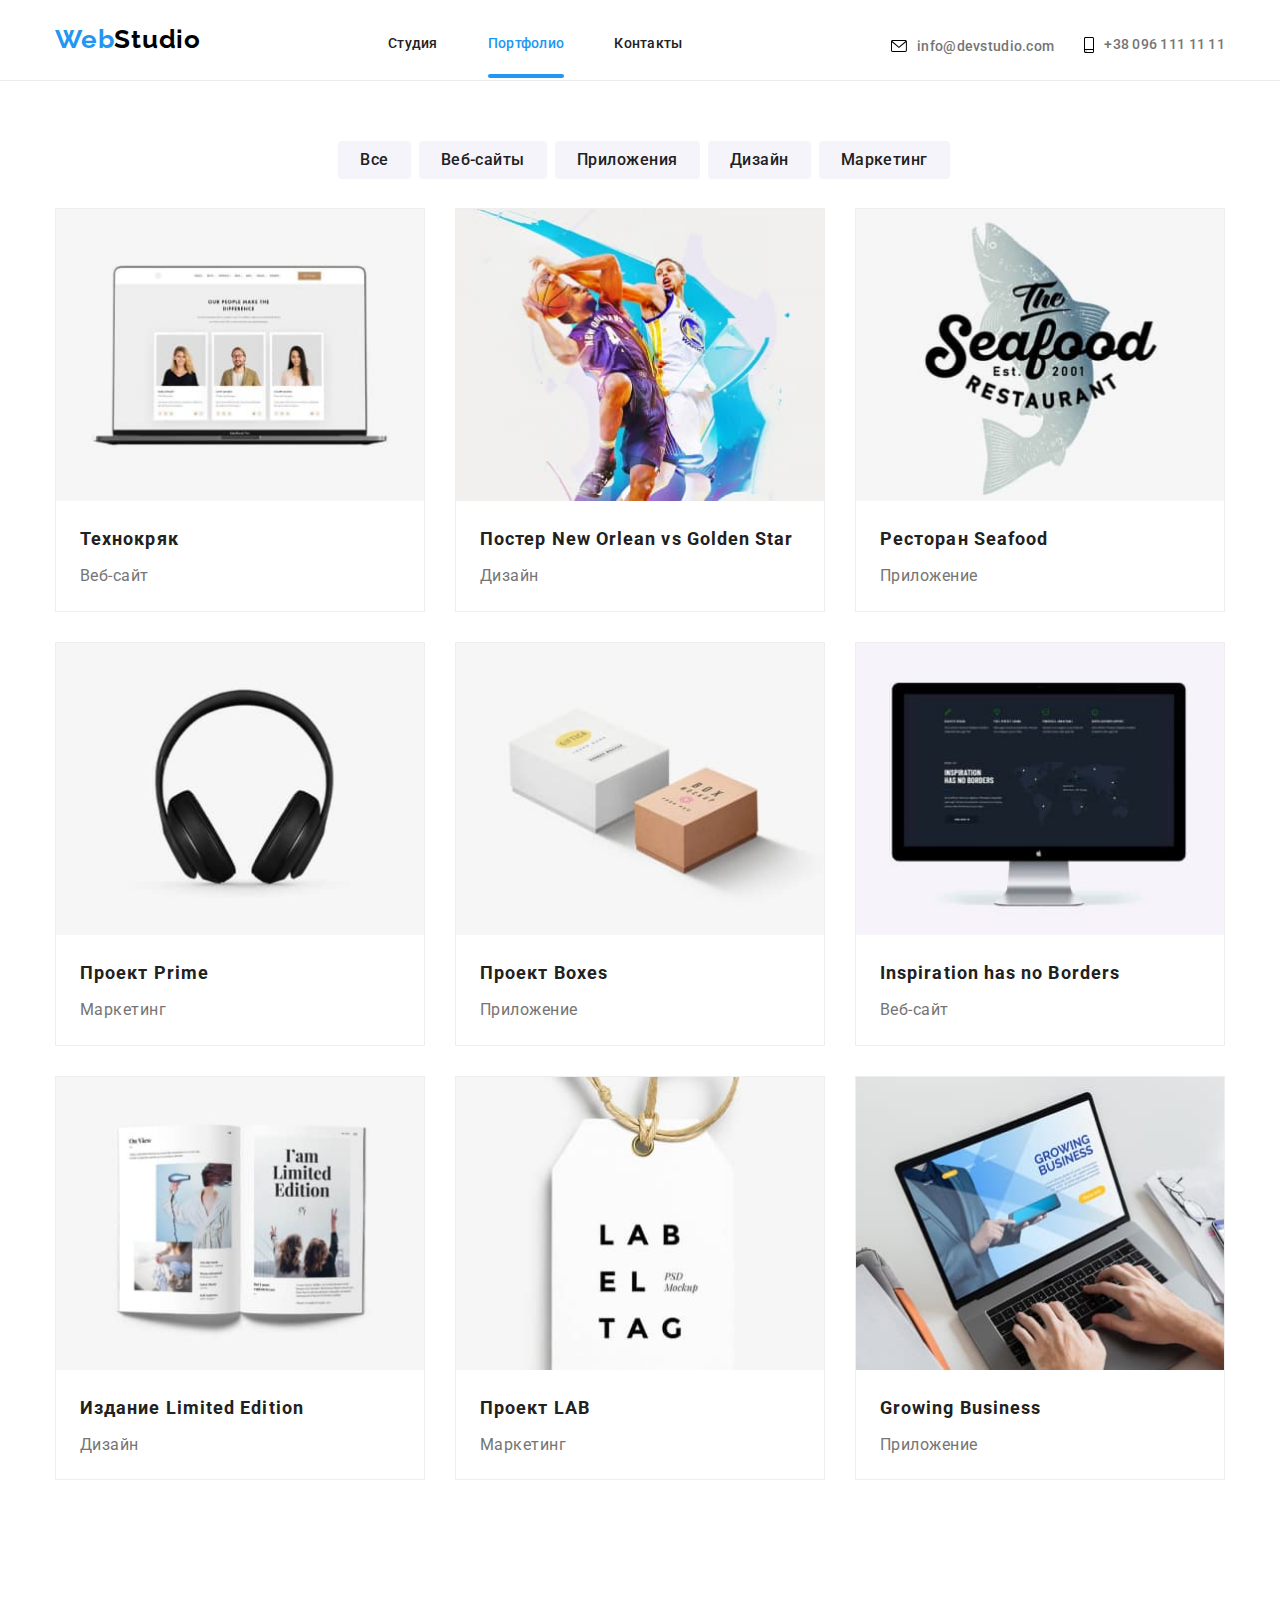
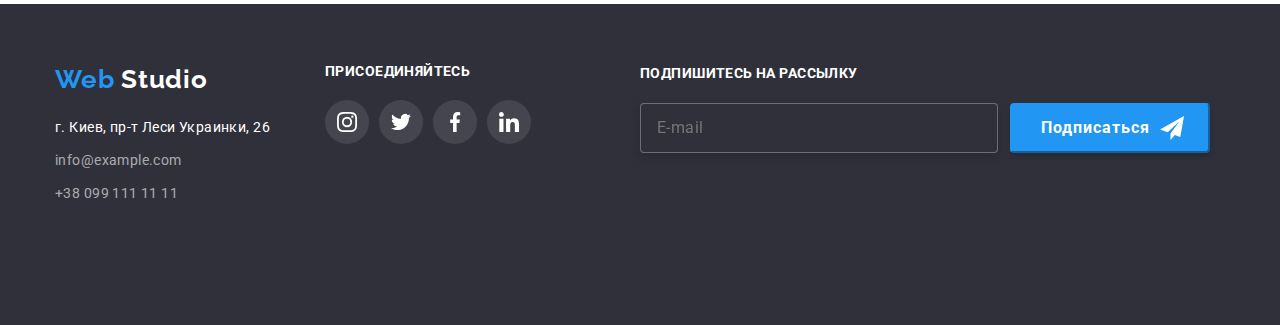
==== commit 00c74a4b: "подключил фото на все экраны." ====
--- a/portfolio.html
+++ b/portfolio.html
@@ -107,12 +107,35 @@
             <li class="card">
               <div class="card-container">
                 <div>
-                  <img
-                    src="./imgportfolio/img.jpg"
-                    width="450"
-                    alt="Product 1"
-                    srcset="./imgportfolio/img@2x.jpg"
-                  />
+                  <picture>
+                    <source
+                      srcset="
+                        ./imgportfolio/desk/img.jpg    1x,
+                        ./imgportfolio/desk/img@2x.jpg 2x
+                      "
+                      media="(min-width:1200px)"
+                    />
+                    <source
+                      srcset="
+                        ./imgportfolio/tablet/imgportftabl.jpg    1x,
+                        ./imgportfolio/tablet/imgportftabl@2x.jpg 2x
+                      "
+                      media="(min-width:768px)"
+                    />
+                    <source
+                      srcset="
+                        ./imgportfolio/mob/imgportfmob.jpg    1x,
+                        ./imgportfolio/mob/imgportfmob@2x.jpg 2x
+                      "
+                      media="(min-width:480px)"
+                    />
+
+                    <img
+                      src="./imgportfolio/img.jpg"
+                      width="450"
+                      alt="Product 1"
+                    />
+                  </picture>
                 </div>
                 <p class="overlay-text-pf">
                   Технокряк это современная площадка распространения
@@ -129,12 +152,35 @@
             <li class="card">
               <div class="card-container">
                 <div>
-                  <img
-                    src="./imgportfolio/img2.jpg"
-                    width="450"
-                    alt="Product 2"
-                    srcset="./imgportfolio/img2@2x.jpg"
-                  />
+                  <picture>
+                    <source
+                      srcset="
+                        ./imgportfolio/desk/img2.jpg    1x,
+                        ./imgportfolio/desk/img2@2x.jpg 2x
+                      "
+                      media="(min-width:1200px)"
+                    />
+                    <source
+                      srcset="
+                        ./imgportfolio/tablet/imgportftabl2.jpg    1x,
+                        ./imgportfolio/tablet/imgportftabl2@2x.jpg 2x
+                      "
+                      media="(min-width:768px)"
+                    />
+                    <source
+                      srcset="
+                        ./imgportfolio/mob/imgportfmob2.jpg    1x,
+                        ./imgportfolio/mob/imgportfmob2@2x.jpg 2x
+                      "
+                      media="(min-width:480px)"
+                    />
+
+                    <img
+                      src="./imgportfolio/img2.jpg"
+                      width="450"
+                      alt="Product 2"
+                    />
+                  </picture>
                 </div>
                 <p class="overlay-text-pf">
                   Технокряк это современная площадка распространения
@@ -150,12 +196,35 @@
             <li class="card">
               <div class="card-container">
                 <div>
-                  <img
-                    src="./imgportfolio/img3.jpg"
-                    width="450"
-                    alt="Product 3"
-                    srcset="./imgportfolio/img3@2x.jpg"
-                  />
+                  <picture>
+                    <source
+                      srcset="
+                        ./imgportfolio/desk/img3.jpg    1x,
+                        ./imgportfolio/desk/img3@2x.jpg 2x
+                      "
+                      media="(min-width:1200px)"
+                    />
+                    <source
+                      srcset="
+                        ./imgportfolio/tablet/imgportftabl3.jpg    1x,
+                        ./imgportfolio/tablet/imgportftabl3@2x.jpg 2x
+                      "
+                      media="(min-width:768px)"
+                    />
+                    <source
+                      srcset="
+                        ./imgportfolio/mob/imgportfmob3.jpg    1x,
+                        ./imgportfolio/mob/imgportfmob3@2x.jpg 2x
+                      "
+                      media="(min-width:480px)"
+                    />
+
+                    <img
+                      src="./imgportfolio/img3.jpg"
+                      width="450"
+                      alt="Product 3"
+                    />
+                  </picture>
                 </div>
                 <p class="overlay-text-pf">
                   Технокряк это современная площадка распространения
@@ -171,12 +240,35 @@
             <li class="card">
               <div class="card-container">
                 <div>
-                  <img
-                    src="./imgportfolio/img4.jpg"
-                    width="450"
-                    alt="Product 4"
-                    srcset="./imgportfolio/img4@2x.jpg"
-                  />
+                  <picture>
+                    <source
+                      srcset="
+                        ./imgportfolio/desk/img4.jpg    1x,
+                        ./imgportfolio/desk/img4@2x.jpg 2x
+                      "
+                      media="(min-width:1200px)"
+                    />
+                    <source
+                      srcset="
+                        ./imgportfolio/tablet/imgportftabl4.jpg    1x,
+                        ./imgportfolio/tablet/imgportftabl4@2x.jpg 2x
+                      "
+                      media="(min-width:768px)"
+                    />
+                    <source
+                      srcset="
+                        ./imgportfolio/mob/imgportfmob4.jpg    1x,
+                        ./imgportfolio/mob/imgportfmob4@2x.jpg 2x
+                      "
+                      media="(min-width:480px)"
+                    />
+
+                    <img
+                      src="./imgportfolio/img4.jpg"
+                      width="450"
+                      alt="Product 4"
+                    />
+                  </picture>
                 </div>
                 <p class="overlay-text-pf">
                   Технокряк это современная площадка распространения
@@ -192,12 +284,35 @@
             <li class="card">
               <div class="card-container">
                 <div>
-                  <img
-                    src="./imgportfolio/img5.jpg"
-                    width="450"
-                    alt="Product 5"
-                    srcset="./imgportfolio/img5@2x.jpg"
-                  />
+                  <picture>
+                    <source
+                      srcset="
+                        ./imgportfolio/desk/img5.jpg    1x,
+                        ./imgportfolio/desk/img5@2x.jpg 2x
+                      "
+                      media="(min-width:1200px)"
+                    />
+                    <source
+                      srcset="
+                        ./imgportfolio/tablet/imgportftabl5.jpg    1x,
+                        ./imgportfolio/tablet/imgportftabl5@2x.jpg 2x
+                      "
+                      media="(min-width:768px)"
+                    />
+                    <source
+                      srcset="
+                        ./imgportfolio/mob/imgportfmob5.jpg    1x,
+                        ./imgportfolio/mob/imgportfmob5@2x.jpg 2x
+                      "
+                      media="(min-width:480px)"
+                    />
+
+                    <img
+                      src="./imgportfolio/img5.jpg"
+                      width="450"
+                      alt="Product 5"
+                    />
+                  </picture>
                 </div>
                 <p class="overlay-text-pf">
                   Технокряк это современная площадка распространения
@@ -213,12 +328,35 @@
             <li class="card">
               <div class="card-container">
                 <div>
-                  <img
-                    src="./imgportfolio/img6.jpg"
-                    width="450"
-                    alt="Product 6"
-                    srcset="./imgportfolio/img6@2x.jpg"
-                  />
+                  <picture>
+                    <source
+                      srcset="
+                        ./imgportfolio/desk/img6.jpg    1x,
+                        ./imgportfolio/desk/img6@2x.jpg 2x
+                      "
+                      media="(min-width:1200px)"
+                    />
+                    <source
+                      srcset="
+                        ./imgportfolio/tablet/imgportftabl6.jpg    1x,
+                        ./imgportfolio/tablet/imgportftabl6@2x.jpg 2x
+                      "
+                      media="(min-width:768px)"
+                    />
+                    <source
+                      srcset="
+                        ./imgportfolio/mob/imgportfmob6.jpg    1x,
+                        ./imgportfolio/mob/imgportfmob6@2x.jpg 2x
+                      "
+                      media="(min-width:480px)"
+                    />
+
+                    <img
+                      src="./imgportfolio/img6.jpg"
+                      width="450"
+                      alt="Product 6"
+                    />
+                  </picture>
                 </div>
                 <p class="overlay-text-pf">
                   Технокряк это современная площадка распространения
@@ -234,12 +372,35 @@
             <li class="card">
               <div class="card-container">
                 <div>
-                  <img
-                    src="./imgportfolio/img7.jpg"
-                    width="450"
-                    alt="Product 7"
-                    srcset="./imgportfolio/img7@2x.jpg"
-                  />
+                  <picture>
+                    <source
+                      srcset="
+                        ./imgportfolio/desk/img7.jpg    1x,
+                        ./imgportfolio/desk/img7@2x.jpg 2x
+                      "
+                      media="(min-width:1200px)"
+                    />
+                    <source
+                      srcset="
+                        ./imgportfolio/tablet/imgportftabl7.jpg    1x,
+                        ./imgportfolio/tablet/imgportftabl7@2x.jpg 2x
+                      "
+                      media="(min-width:768px)"
+                    />
+                    <source
+                      srcset="
+                        ./imgportfolio/mob/imgportfmob7.jpg    1x,
+                        ./imgportfolio/mob/imgportfmob7@2x.jpg 2x
+                      "
+                      media="(min-width:480px)"
+                    />
+
+                    <img
+                      src="./imgportfolio/img7.jpg"
+                      width="450"
+                      alt="Product 7"
+                    />
+                  </picture>
                 </div>
                 <p class="overlay-text-pf">
                   Технокряк это современная площадка распространения
@@ -255,12 +416,35 @@
             <li class="card">
               <div class="card-container">
                 <div>
-                  <img
-                    src="./imgportfolio/img8.jpg"
-                    width="450"
-                    alt="Product 8"
-                    srcset="./imgportfolio/img8@2x.jpg"
-                  />
+                  <picture>
+                    <source
+                      srcset="
+                        ./imgportfolio/desk/img8.jpg    1x,
+                        ./imgportfolio/desk/img8@2x.jpg 2x
+                      "
+                      media="(min-width:1200px)"
+                    />
+                    <source
+                      srcset="
+                        ./imgportfolio/tablet/imgportftabl8.jpg    1x,
+                        ./imgportfolio/tablet/imgportftabl8@2x.jpg 2x
+                      "
+                      media="(min-width:768px)"
+                    />
+                    <source
+                      srcset="
+                        ./imgportfolio/mob/imgportfmob8.jpg    1x,
+                        ./imgportfolio/mob/imgportfmob8@2x.jpg 2x
+                      "
+                      media="(min-width:480px)"
+                    />
+
+                    <img
+                      src="./imgportfolio/img8.jpg"
+                      width="450"
+                      alt="Product 8"
+                    />
+                  </picture>
                 </div>
                 <p class="overlay-text-pf">
                   Технокряк это современная площадка распространения
@@ -276,12 +460,35 @@
             <li class="card">
               <div class="card-container">
                 <div>
-                  <img
-                    src="./imgportfolio/img9.jpg"
-                    width="450"
-                    alt="Product 9"
-                    srcset="./imgportfolio/img9@2x.jpg"
-                  />
+                  <picture>
+                    <source
+                      srcset="
+                        ./imgportfolio/desk/img9.jpg    1x,
+                        ./imgportfolio/desk/img9@2x.jpg 2x
+                      "
+                      media="(min-width:1200px)"
+                    />
+                    <source
+                      srcset="
+                        ./imgportfolio/tablet/imgportftabl9.jpg    1x,
+                        ./imgportfolio/tablet/imgportftabl9@2x.jpg 2x
+                      "
+                      media="(min-width:768px)"
+                    />
+                    <source
+                      srcset="
+                        ./imgportfolio/mob/imgportfmob9.jpg    1x,
+                        ./imgportfolio/mob/imgportfmob9@2x.jpg 2x
+                      "
+                      media="(min-width:480px)"
+                    />
+
+                    <img
+                      src="./imgportfolio/img9.jpg"
+                      width="450"
+                      alt="Product 9"
+                    />
+                  </picture>
                 </div>
                 <p class="overlay-text-pf">
                   Технокряк это современная площадка распространения
--- a/css/main.min.css
+++ b/css/main.min.css
@@ -1,2 +1,2 @@
-html{-webkit-box-sizing:border-box;box-sizing:border-box}*,*::before,*::after{-webkit-box-sizing:inherit;box-sizing:inherit;margin:0;padding:0}body{margin-top:0;font-family:Roboto, sans-serif}a{color:#212121;text-decoration:none}a:hover,a:focus{color:#2196f3;-webkit-transition:cubic-bezier(0.4, 0, 0.2, 1);transition:cubic-bezier(0.4, 0, 0.2, 1);-webkit-transition-duration:250ms;transition-duration:250ms}ul{list-style:none}img{display:block;max-width:100%;height:auto}.container{margin:0 auto;width:100%;padding-left:15px;padding-right:15px}@media screen and (min-width: 480px){.container{width:480px}}@media screen and (min-width: 768px){.container{width:768px}}@media screen and (min-width: 1200px){.container{width:1200px}}.section{padding-top:60px;padding-bottom:94px}.section-doin{display:none;padding-top:0}@media screen and (min-width: 1200px){.section-doin{display:block}}@media screen and (min-width: 1200px){display:block}.line{border-bottom:1px solid #ececec}.icon-link{width:44px;height:44px;display:-webkit-box;display:-ms-flexbox;display:flex;-webkit-box-align:center;-ms-flex-align:center;align-items:center;-webkit-box-pack:center;-ms-flex-pack:center;justify-content:center}.icon-antenna{background-size:contain;background-position:center;background-color:#f5f4fa}.icon-mail{width:16px;height:12px;margin-right:10px}.icon-phone{width:10px;height:16px;margin-right:10px}.icon-instagram{width:20px;height:20px}.icon-twitter{width:20px;height:20px}.icon-facebook{width:20px;height:20px}.icon-linkedin{width:20px;height:20px}.header{position:relative;display:-webkit-box;display:-ms-flexbox;display:flex;-webkit-box-align:center;-ms-flex-align:center;align-items:center;margin-left:auto;margin-right:auto;width:100%;padding-left:15px;padding-right:15px}@media screen and (min-width: 1200px){.header{width:1200px;height:80px}}.nav{display:-webkit-box;display:-ms-flexbox;display:flex;-webkit-box-align:center;-ms-flex-align:center;align-items:center;width:100%}.burger-btn{margin-left:auto;background-color:#fff;border:none}.burger-btn .close-burger-icon{display:none}.burger-btn.is-open .close-burger-icon{display:block}.burger-btn.is-open .burger-icon{display:none}.burger-btn:focus .burget-btn-icon,.burger-btn:hover .burger-btn-icon{fill:#2196f3;-webkit-transition:cubic-bezier(0.4, 0, 0.2, 1);transition:cubic-bezier(0.4, 0, 0.2, 1);-webkit-transition-duration:250ms;transition-duration:250ms}@media screen and (min-width: 768px){.burger-btn{display:none}}.menu{display:none;position:absolute;top:100%;left:0;width:100%;text-align:center;background-color:#ffffff;z-index:3;-webkit-box-shadow:0px 4px 8px rgba(0,0,0,0.04),0px 2px 4px rgba(0,0,0,0.08),0px 1px 3px rgba(0,0,0,0.16);box-shadow:0px 4px 8px rgba(0,0,0,0.04),0px 2px 4px rgba(0,0,0,0.08),0px 1px 3px rgba(0,0,0,0.16)}.menu.is-open{display:block}.menu .item+.item{margin-top:40px}@media screen and (min-width: 768px){.menu{display:block;display:-webkit-box;display:-ms-flexbox;display:flex;position:relative;top:0;left:0;margin-top:0;width:100%;-webkit-box-shadow:none;box-shadow:none}}@media screen and (min-width: 768px){.menu-mob .item+.item{margin:0 0 0 50px}}.menu-list{position:relative;font-weight:500;font-size:18px;line-height:1.14;letter-spacing:0.02em}.menu-list.current{color:#2196f3}.menu-list.current::after{display:block;content:" ";margin-top:28px;left:0;bottom:-40%;width:100%;height:4px;background-color:#2196f3;border-radius:4px;position:absolute}@media screen and (min-width: 768px){.menu-list.current::after{bottom:-196%}}@media screen and (min-width: 1200px){.menu-list.current::after{bottom:-168%}}@media screen and (min-width: 768px){.menu-list{font-size:14px}}.menu-mob{margin-top:60px}@media screen and (min-width: 768px){.menu-mob{margin-top:32px;display:-webkit-box;display:-ms-flexbox;display:flex}}@media screen and (min-width: 1200px){.menu-mob{margin-left:93px;margin-top:8px}}.logo{display:-webkit-box;display:-ms-flexbox;display:flex;padding-top:24px;padding-right:94px;padding-bottom:24px;font-family:Raleway, sans-serif;font-weight:700;font-size:26px;line-height:1.2;letter-spacing:0.03em}@media screen and (min-width: 768px){.logo{padding-top:10px;padding-bottom:10px}}.logoweb{color:#2196f3}.header-studio{color:#000}.menu-contact{-webkit-box-align:center;-ms-flex-align:center;align-items:center;margin-bottom:0;-webkit-margin-before:0em;margin-block-start:0em;padding:0}.menu-contact .item+.item{margin-top:16px}@media screen and (min-width: 768px){.menu-contact{margin-left:auto}.menu-contact .item+.item{margin-top:10px}}@media screen and (min-width: 1200px){.menu-contact{display:-webkit-box;display:-ms-flexbox;display:flex;-webkit-box-align:center;-ms-flex-align:center;align-items:center;-webkit-box-pack:center;-ms-flex-pack:center;justify-content:center}}.item.mail,.item.tele{-webkit-box-align:center;-ms-flex-align:center;align-items:center;-webkit-box-pack:center;-ms-flex-pack:center;justify-content:center}@media screen and (max-width: 767px){.item.mail,.item.tele{display:-webkit-box;display:-ms-flexbox;display:flex}}.link{display:-webkit-box;display:-ms-flexbox;display:flex;-webkit-box-align:center;-ms-flex-align:center;align-items:center;color:#757575;font-weight:500;font-size:18px;line-height:1.14;font-style:normal;letter-spacing:0.02em}.link:hover .icon-mail,.link:hover .icon-phone{fill:#2196f3;-webkit-transition:cubic-bezier(0.4, 0, 0.2, 1);transition:cubic-bezier(0.4, 0, 0.2, 1);-webkit-transition-duration:250ms;transition-duration:250ms}@media screen and (min-width: 768px){.link{font-size:12px}}.mail{margin-top:60px}@media screen and (min-width: 768px){.mail{margin-top:21px}}@media screen and (min-width: 1200px){.mail{margin-top:13px;margin-right:30px}}.tele{margin-bottom:60px}@media screen and (min-width: 768px){.tele{margin-bottom:21px}}@media screen and (min-width: 1200px){.tele{margin:0}}.section-bg-hero{max-width:1600px;margin-right:0;margin-left:0;background-color:#2f303a;text-align:center;padding-top:118px;padding-bottom:118px;background-image:-webkit-gradient(linear, left top, right top, from(rgba(47,48,58,0.4)), to(rgba(47,48,58,0.4))),url("../img/hero/imgheromob.jpg");background-image:linear-gradient(to right, rgba(47,48,58,0.4), rgba(47,48,58,0.4)),url("../img/hero/imgheromob.jpg");background-position:center center;background-repeat:no-repeat;background-size:cover}@media screen and (-webkit-min-device-pixel-ratio: 2), screen and (min-resolution: 192dpi), screen and (min-resolution: 2dppx){.section-bg-hero{background-image:url("../img/hero/imgheromob@2x.jpg")}}@media screen and (min-width: 481px){.section-bg-hero{background-image:url("../img/hero/imgherotabl.jpg")}}@media screen and (min-width: 481px) and (-webkit-min-device-pixel-ratio: 2), screen and (min-width: 481px) and (min-resolution: 192dpi), screen and (min-width: 481px) and (min-resolution: 2dppx){.section-bg-hero{background-image:url("../img/hero/imgherotabl@2x.jpg")}}@media screen and (min-width: 769px){.section-bg-hero{background-image:url("../img/hero/imgherodeck.jpg")}}@media screen and (min-width: 769px) and (-webkit-min-device-pixel-ratio: 2), screen and (min-width: 769px) and (min-resolution: 192dpi), screen and (min-width: 769px) and (min-resolution: 2dppx){.section-bg-hero{background-image:url("../../../img/hero/imgherodeck@2x.jpg")}}@media screen and (min-width: 1200px){.section-bg-hero{padding-top:200px;padding-bottom:200px}}.button{font-family:Roboto, sans-serif;color:#fff;background:#2196f3;font-weight:700;font-size:16px;line-height:1.87;text-align:center;letter-spacing:0.06em;width:200px;height:50px;-webkit-box-shadow:0px 4px 4px rgba(0,0,0,0.15);box-shadow:0px 4px 4px rgba(0,0,0,0.15);border-radius:4px}.button:hover,.button:focus{color:#188ce8;background:#fff;-webkit-transition:cubic-bezier(0.4, 0, 0.2, 1);transition:cubic-bezier(0.4, 0, 0.2, 1);-webkit-transition-duration:250ms;transition-duration:250ms}.section-title{-webkit-margin-before:0;margin-block-start:0;-webkit-margin-after:0;margin-block-end:0;padding-bottom:30px;color:#fff;font-weight:900;font-style:26px;line-height:1.62;letter-spacing:0.06em;text-transform:uppercase;text-align:center}@media screen and (min-width: 1200px){.section-title{font-size:44px}}.backdrop.is-hidden{opacity:0;pointer-events:none}.backdrop{position:fixed;top:0;left:0;width:100%;height:100%;background-color:rgba(0,0,0,0.2);z-index:3}.modal{position:absolute;top:55%;left:50%;-webkit-transform:translate(-50%, -50%);transform:translate(-50%, -50%);-webkit-animation:animate 100ms;animation:animate 100ms;width:100%;max-width:450px;height:609;text-align:left;background-color:#fff;-webkit-box-shadow:0px 1px 3px rgba(0,0,0,0.12),0px 1px 1px rgba(0,0,0,0.14),0px 2px 1px rgba(0,0,0,0.2);box-shadow:0px 1px 3px rgba(0,0,0,0.12),0px 1px 1px rgba(0,0,0,0.14),0px 2px 1px rgba(0,0,0,0.2);border-radius:4px}@media screen and (min-width: 768px){.modal{top:50%;width:450px}}@media screen and (min-width: 1200px){.modal{top:50%;width:100%;max-width:528px;height:581px}}.btn-close{width:30px;height:30px;position:absolute;top:8px;right:8px;border-radius:50%;border:1px solid rgba(0,0,0,0.1);background-color:#fff;-webkit-box-sizing:border-box;box-sizing:border-box}.btn-close:hover .icon-close{fill:#188ce8;-webkit-transition:cubic-bezier(0.4, 0, 0.2, 1);transition:cubic-bezier(0.4, 0, 0.2, 1);-webkit-transition-duration:250ms;transition-duration:250ms;cursor:pointer}.icon-close{position:absolute;top:50%;left:50%;-webkit-transform:translate(-50%, -50%);transform:translate(-50%, -50%);width:11px;height:11px;fill:#000}.form-title{margin-top:40px;margin-bottom:30px;margin-left:auto;margin-right:auto;width:calc(100% - 80px);font-weight:700;font-size:20px;line-height:1.2;text-align:center;letter-spacing:0.03em;color:#212121}@media screen and (min-width: 1200px){.form-title{width:448px}}.form-field{position:relative;width:calc(100% - 80px);margin:0 auto 10px}.form-label{font-size:12px;line-height:1.2;letter-spacing:0.01em;color:#212121}.form-input{width:100%;height:40px;padding-left:35px;border:1px solid rgba(33,33,33,0.2);-webkit-box-sizing:border-box;box-sizing:border-box;border-radius:4px;font-size:14px;line-height:1.71;letter-spacing:0.03em;color:#212121;outline:none}.form-input.name:hover,.form-input.name:focus{border-color:#2196f3;-webkit-transition:cubic-bezier(0.4, 0, 0.2, 1);transition:cubic-bezier(0.4, 0, 0.2, 1);-webkit-transition-duration:250ms;transition-duration:250ms}.form-input.name:hover+.person-img,.form-input.name:focus+.person-img{fill:#2196f3;-webkit-transition:cubic-bezier(0.4, 0, 0.2, 1);transition:cubic-bezier(0.4, 0, 0.2, 1);-webkit-transition-duration:250ms;transition-duration:250ms}.form-input.tel:hover,.form-input.tel:focus{border-color:#2196f3;-webkit-transition:cubic-bezier(0.4, 0, 0.2, 1);transition:cubic-bezier(0.4, 0, 0.2, 1);-webkit-transition-duration:250ms;transition-duration:250ms}.form-input.tel:hover+.tel-img,.form-input.tel:focus+.tel-img{fill:#2196f3;-webkit-transition:cubic-bezier(0.4, 0, 0.2, 1);transition:cubic-bezier(0.4, 0, 0.2, 1);-webkit-transition-duration:250ms;transition-duration:250ms}.form-input.email:hover,.form-input.email:focus{border-color:#2196f3;-webkit-transition:cubic-bezier(0.4, 0, 0.2, 1);transition:cubic-bezier(0.4, 0, 0.2, 1);-webkit-transition-duration:250ms;transition-duration:250ms}.form-input.email:hover+.email-img,.form-input.email:focus+.email-img{fill:#2196f3;-webkit-transition:cubic-bezier(0.4, 0, 0.2, 1);transition:cubic-bezier(0.4, 0, 0.2, 1);-webkit-transition-duration:250ms;transition-duration:250ms}.form-input.text-area:hover,.form-input.text-area:focus{border-color:#2196f3;-webkit-transition:cubic-bezier(0.4, 0, 0.2, 1);transition:cubic-bezier(0.4, 0, 0.2, 1);-webkit-transition-duration:250ms;transition-duration:250ms}.person-img{position:absolute;top:32px;left:15px;width:18px;height:18px}.tel-img{position:absolute;top:32px;left:15px;width:18px;height:18px}.email-img{position:absolute;top:32px;left:15px;width:18px;height:18px}.text-area{width:100%;height:120px;padding:12px 16px;resize:none}.send{margin-top:30px;text-align:center}.send-btn{padding:10px 54px;font-weight:700;font-size:16px;line-height:1.87;letter-spacing:0.06em;color:#fff;background:#2196f3;-webkit-box-shadow:0px 4px 4px rgba(0,0,0,0.15);box-shadow:0px 4px 4px rgba(0,0,0,0.15);border-color:#2196f3;border-radius:4px;cursor:pointer}.checkbox-label{font-size:14px;line-height:1.71;letter-spacing:0.03em;color:#757575}.checkbox-input{position:absolute;-webkit-appearance:none;-moz-appearance:none;appearance:none}.checkbox-input:checked+.checkbox-icon{background-color:#2196f3;background-image:url(../img/icons/checkbox.svg);background-repeat:no-repeat;background-size:contain;background-origin:border-box;border-color:#2196f3}.checkbox-icon{display:inline-block;width:16px;height:15px;margin-right:9px;border:1px solid #000000;border-radius:4px}.license{color:#2196f3;text-decoration:underline}.feature-list{-webkit-margin-before:0;margin-block-start:0;-webkit-margin-after:0;margin-block-end:0;padding-top:94px;padding-bottom:94px;padding:0;-webkit-box-pack:justify;-ms-flex-pack:justify;justify-content:space-between;-webkit-box-align:center;-ms-flex-align:center;align-items:center}@media screen and (min-width: 768px){.feature-list{display:-webkit-box;display:-ms-flexbox;display:flex;-ms-flex-wrap:wrap;flex-wrap:wrap;-webkit-box-align:start;-ms-flex-align:start;align-items:flex-start}}.list-box{width:100%}@media screen and (min-width: 768px){.list-box{width:calc((100% - 30px) / 2)}}@media screen and (min-width: 1200px){.list-box{width:calc((100% - 90px) / 4)}}.feature-title{text-align:center;padding-bottom:10px;margin-top:0;-webkit-margin-after:0;margin-block-end:0;color:#212121;font-weight:700;font-size:14px;line-height:1.14;letter-spacing:0.03em;text-transform:uppercase}@media screen and (min-width: 768px){.feature-title{text-align:left}}.feature-text{margin-top:0;margin-bottom:30px;color:#757575;font-size:14px;line-height:1.7;letter-spacing:0.03em}.list-box::before{display:block;content:"";height:120px;background-size:contain;background-repeat:no-repeat;background-position:center;background-color:#f5f4fa;margin-bottom:30px}.antenna::before{background-image:url("../img/feature/antenna.svg");border-radius:4px;background-size:70px}.clock::before{background-image:url("../img/feature/clock.svg");border-radius:4px;background-size:70px}.diagram::before{background-image:url("../img/feature/diagram.svg");border-radius:4px;background-size:70px}.astronaut::before{background-image:url("../img/feature/astronaut.svg");border-radius:4px;background-size:70px}.doin-title{margin-bottom:0;margin-top:0;padding-bottom:50px;color:#212121;font-weight:700;font-size:36px;line-height:1.17;text-align:center;letter-spacing:0.03em}.thumb{position:relative}.overlay{position:absolute;left:0;bottom:0;background-color:rgba(47,48,58,0.8);width:100%;height:70px}.overlay-text{margin-top:27px;margin-bottom:0;font-weight:700;font-size:14px;line-height:1.14;text-align:center;letter-spacing:0.03em;text-transform:uppercase;color:#fff}.item-foto-doing:not(:last-child){margin-right:30px}.list-foto{-webkit-margin-after:0;margin-block-end:0;margin-top:0;-webkit-padding-start:0;padding-inline-start:0;-webkit-box-align:center;-ms-flex-align:center;align-items:center}.list-foto.item-foto+.item-foto{margin-left:30px}@media screen and (min-width: 768px){.list-foto{display:-webkit-box;display:-ms-flexbox;display:flex;-ms-flex-wrap:wrap;flex-wrap:wrap}}.item-foto{background:#fff;-webkit-box-shadow:0px 1px 3px rgba(0,0,0,0.12),0px 1px 1px rgba(0,0,0,0.14),0px 2px 1px rgba(0,0,0,0.2);box-shadow:0px 1px 3px rgba(0,0,0,0.12),0px 1px 1px rgba(0,0,0,0.14),0px 2px 1px rgba(0,0,0,0.2);border-radius:0px 0px 4px 4px}@media screen and (min-width: 768px){.item-foto{width:calc((100% - 30px) / 2);margin-bottom:30px}.item-foto:nth-child(odd){margin-right:30px}}@media screen and (min-width: 1200px){.item-foto{width:calc((100% - 90px) / 4);margin-bottom:0}.item-foto:not(:last-child){margin-right:30px}}.team-bg{background:#f5f4fa;text-align:center}.title-team{margin-top:0;margin-bottom:0;padding-bottom:50px;color:#212121;font-weight:700;font-size:36px;line-height:1.16;text-align:center;letter-spacing:0.03em}.team-name{margin-bottom:0;-webkit-margin-before:0;margin-block-start:0;padding-top:30px;color:#212121;font-weight:500;font-size:16px;line-height:1.18;letter-spacing:0.03em}.profession{margin-bottom:0;-webkit-margin-before:0;margin-block-start:0;padding-top:10px;padding-bottom:30px;color:#757575;font-size:16px;line-height:1.18;letter-spacing:0.03em}.text-team{text-align:center}.team-soc-link{display:-webkit-inline-box;display:-ms-inline-flexbox;display:inline-flex;-webkit-box-align:center;-ms-flex-align:center;align-items:center;padding-bottom:30px;-webkit-padding-start:0;padding-inline-start:0;margin-left:30px}.team-soc-link .social-link+.social-link{margin-left:10px}.social-link{width:44px;height:44px}.social-link:hover{background-color:#2196f3;border-radius:50%;-webkit-transition:cubic-bezier(0.4, 0, 0.2, 1);transition:cubic-bezier(0.4, 0, 0.2, 1);-webkit-transition-duration:250ms;transition-duration:250ms}.social-link:hover .icon-team{fill:#fff;-webkit-transition:cubic-bezier(0.4, 0, 0.2, 1);transition:cubic-bezier(0.4, 0, 0.2, 1);-webkit-transition-duration:250ms;transition-duration:250ms}.icon-team{fill:#afb1b8}.customers-title{margin-top:0;margin-bottom:0;padding-bottom:50px;color:#212121;font-weight:700;font-size:36px;line-height:1.16;text-align:center;letter-spacing:0.03em}.customers-list{-webkit-margin-before:0;margin-block-start:0;-webkit-margin-after:0;margin-block-end:0;-webkit-padding-start:0;padding-inline-start:0;-webkit-box-pack:justify;-ms-flex-pack:justify;justify-content:space-between;display:-webkit-box;display:-ms-flexbox;display:flex;-ms-flex-wrap:wrap;flex-wrap:wrap}.customers-item{display:-webkit-box;display:-ms-flexbox;display:flex;width:calc((100% - 30px) / 2);margin-bottom:30px;height:90px;-webkit-box-align:center;-ms-flex-align:center;align-items:center;-webkit-box-pack:center;-ms-flex-pack:center;justify-content:center;border:1px solid #afb1b8;border-radius:4px}.customers-item:nth-child(odd){margin-right:30px}.customers-item:hover{border-color:#2196f3;-webkit-transition:cubic-bezier(0.4, 0, 0.2, 1);transition:cubic-bezier(0.4, 0, 0.2, 1);-webkit-transition-duration:250ms;transition-duration:250ms}.customers-item:hover .customers-icon{fill:#2196f3;-webkit-transition:cubic-bezier(0.4, 0, 0.2, 1);transition:cubic-bezier(0.4, 0, 0.2, 1);-webkit-transition-duration:250ms;transition-duration:250ms}@media screen and (min-width: 768px) and (max-width: 1200px){.customers-item{width:calc((100% - 60px) / 3);margin-right:30px}.customers-item:nth-child(3n){margin-right:0px}}@media screen and (min-width: 1200px){.customers-item{width:calc((100% - 150px) / 6)}.customers-item:nth-child(odd){margin-right:0}}.customers-icon{fill:#afb1b8}.customers-link{display:-webkit-box;display:-ms-flexbox;display:flex;-webkit-box-align:center;-ms-flex-align:center;align-items:center;-webkit-box-pack:center;-ms-flex-pack:center;justify-content:center}.footer{background:#2f303a;padding-top:60px;padding-bottom:60px}.cont{text-align:center}@media screen and (min-width: 768px){.cont{display:-webkit-box;display:-ms-flexbox;display:flex;-ms-flex-wrap:wrap;flex-wrap:wrap}}.ft-thumb{text-align:center}@media screen and (min-width: 768px){.ft-thumb:not(:last-child){width:calc((100% - 30px) / 2)}.ft-thumb:last-child{width:100%}}@media screen and (min-width: 1200px){.ft-thumb{text-align:left}.ft-thumb:not(:last-child){width:calc((50% - 45px) / 2)}.ft-thumb:last-child{width:50%;margin-right:0;margin-left:auto}}.logo-ft{display:inline-block;padding-bottom:20px;font-family:Raleway, sans-serif;font-weight:700;font-size:26px;line-height:1.2;letter-spacing:0.03em}@media screen and (min-width: 1200px){.logo-ft{display:block;margin-left:0;margin-right:0;text-align:left}}.footer-studio{color:#fff}.menu-contact-ft{margin-left:auto;margin-bottom:60px;-webkit-margin-before:0em;margin-block-start:0em;padding:0}@media screen and (min-width: 1200px){.menu-contact-ft{margin-left:0;margin-right:0;text-align:left}}.contact-item{padding-bottom:9px}.link-ft{display:inline-block;color:#757575;font-style:normal;font-weight:400;font-size:14px;line-height:1.71;letter-spacing:0.03em;color:rgba(255,255,255,0.6)}.address{color:#fff;font-weight:400;font-size:14px;line-height:1.71}.social-link-list{display:-webkit-inline-box;display:-ms-inline-flexbox;display:inline-flex;-webkit-margin-before:0;margin-block-start:0;-webkit-margin-after:0;margin-block-end:0;-webkit-padding-start:0;padding-inline-start:0;border-radius:50%}.social-link-list .social-link-item+.social-link-item{margin-left:10px}.social-link-item{border-radius:50%;background:rgba(255,255,255,0.1)}.social-link-item:hover{background-color:#2196f3;border-radius:50%;-webkit-transition:cubic-bezier(0.4, 0, 0.2, 1);transition:cubic-bezier(0.4, 0, 0.2, 1);-webkit-transition-duration:250ms;transition-duration:250ms}.soc-icon{fill:#fff}.container-soc-link{margin-bottom:60px;-webkit-box-orient:vertical;-webkit-box-direction:normal;-ms-flex-flow:column;flex-flow:column}.title-soc-link{-webkit-margin-before:0;margin-block-start:0;-webkit-margin-after:0;margin-block-end:0;margin-bottom:20px;font-weight:700px;font-size:14px;line-height:1.14;letter-spacing:0.03em;text-transform:uppercase;color:#fff}@media screen and (min-width: 768px){.subscribe{width:100%;margin-left:auto;margin-right:auto}}@media screen and (min-width: 1200px){.subscribe-form{position:absolute;display:-webkit-box;display:-ms-flexbox;display:flex}}.subscribe-input{display:-webkit-box;display:-ms-flexbox;display:flex;width:100%;height:50px;margin-top:20px;padding-left:16px;border:1px solid rgba(255,255,255,0.3);-webkit-box-sizing:border-box;box-sizing:border-box;-webkit-filter:drop-shadow(0px 4px 4px rgba(0,0,0,0.15));filter:drop-shadow(0px 4px 4px rgba(0,0,0,0.15));border-radius:4px;font-size:16px;line-height:1.25;-webkit-box-align:center;-ms-flex-align:center;align-items:center;letter-spacing:0.03em;color:var(--text-color);background-color:#2f303a}@media screen and (min-width: 768px){.subscribe-input{width:450px;margin-left:auto;margin-right:auto}}@media screen and (min-width: 1200px){.subscribe-input{width:358px}}.subscribe-label{font-weight:700;font-size:14px;line-height:1.14;letter-spacing:0.03em;text-transform:uppercase;color:#fff}.btn-subscribe{display:-webkit-inline-box;display:-ms-inline-flexbox;display:inline-flex;position:relative;margin-top:20px;width:200px;height:50px;font-weight:700;font-size:16px;line-height:1.87;-webkit-box-align:center;-ms-flex-align:center;align-items:center;letter-spacing:0.06em;color:#fff;background:#2196f3;-webkit-box-shadow:0px 4px 4px rgba(0,0,0,0.15);box-shadow:0px 4px 4px rgba(0,0,0,0.15);border-radius:4px;border-color:#2196f3}.btn-subscribe:hover{cursor:pointer;-webkit-transition:cubic-bezier(0.4, 0, 0.2, 1);transition:cubic-bezier(0.4, 0, 0.2, 1);-webkit-transition-duration:250ms;transition-duration:250ms}@media screen and (min-width: 1200px){.btn-subscribe{margin-left:12px;margin-top:auto}}.btn-text-subscribe{margin-left:29px;margin-right:10px}.container-button{margin-left:auto;margin-right:auto;width:100%;padding-left:15px;padding-right:15px}.filter{display:-webkit-box;display:-ms-flexbox;display:flex;-ms-flex-wrap:wrap;flex-wrap:wrap;text-align:center;margin-bottom:50px}@media screen and (min-width: 768px){.filter{-webkit-box-pack:center;-ms-flex-pack:center;justify-content:center;margin-bottom:14px}}.button-filter{margin-bottom:15px;margin-left:8px;padding-top:6px;padding-bottom:6px;padding-left:22px;padding-right:22px;color:#212121;background:#f5f4fa;font-weight:500;font-size:16px;line-height:1.6;border-radius:4px;border:none;text-align:center;letter-spacing:0.03em}.button-filter:hover{color:#fff;background:#2196f3;-webkit-box-shadow:0px 3px 1px rgba(0,0,0,0.1),0px 1px 2px rgba(0,0,0,0.08),0px 2px 2px rgba(0,0,0,0.12);box-shadow:0px 3px 1px rgba(0,0,0,0.1),0px 1px 2px rgba(0,0,0,0.08),0px 2px 2px rgba(0,0,0,0.12);-webkit-transition:cubic-bezier(0.4, 0, 0.2, 1);transition:cubic-bezier(0.4, 0, 0.2, 1);-webkit-transition-duration:250ms;transition-duration:250ms}.container-pl{margin-left:auto;margin-right:auto;width:100%;padding-left:15px;padding-right:15px}@media screen and (min-width: 1200px){.container-pl{width:1200px}}.name-card{-webkit-margin-before:0;margin-block-start:0;-webkit-margin-after:0;margin-block-end:0;padding-top:20px;padding-bottom:4px;color:#212121;font-weight:700;font-size:18px;line-height:2;letter-spacing:0.06em}.text-card{-webkit-margin-after:0;margin-block-end:0;margin-top:0;padding-bottom:20px;color:#757575;font-size:16px;line-height:1.87;letter-spacing:0.03em}.name-portfolio{margin-top:0;margin-bottom:0}.portfolio-list{padding:0;margin:0;display:-webkit-box;display:-ms-flexbox;display:flex;-ms-flex-wrap:wrap;flex-wrap:wrap}.portfolio-list .card:hover .overlay-text-pf{opacity:1;-webkit-transform:translatey(0);transform:translatey(0);background:rgba(33,150,243,0.9);cursor:pointer;-webkit-transition:cubic-bezier(0.4, 0, 0.2, 1);transition:cubic-bezier(0.4, 0, 0.2, 1);-webkit-transition-duration:250ms;transition-duration:250ms}.card{width:100%;margin-bottom:30px;background:#fff;border:1px solid #eee;-webkit-box-sizing:border-box;box-sizing:border-box}.card:hover{-webkit-box-shadow:0px 1px 1px rgba(0,0,0,0.12),0px 4px 4px rgba(0,0,0,0.06),1px 4px 6px rgba(0,0,0,0.16);box-shadow:0px 1px 1px rgba(0,0,0,0.12),0px 4px 4px rgba(0,0,0,0.06),1px 4px 6px rgba(0,0,0,0.16);-webkit-transition:cubic-bezier(0.4, 0, 0.2, 1);transition:cubic-bezier(0.4, 0, 0.2, 1);-webkit-transition-duration:250ms;transition-duration:250ms}.card:nth-last-child(-n+1){margin-bottom:0}.card-container{position:relative;overflow:hidden}@media screen and (min-width: 768px){.card{width:calc((100% - 30px) / 2);margin-right:30px}.card:nth-child(2n+2){margin-right:0}}@media screen and (min-width: 1200px){.card{width:calc((100% - 60px) / 3);margin-right:0}.card:not(:nth-child(3n)){margin-right:30px}}.name-product{padding-left:24px}.overlay-text-pf{position:absolute;top:0;left:0;width:100%;height:100%;padding-top:63px;padding-right:23px;padding-left:23px;font-size:18px;line-height:1.56em;letter-spacing:0.03em;color:#fff;background-color:#2196f3;opacity:0;-webkit-transform:translateY(100%);transform:translateY(100%);-webkit-transition:cubic-bezier(0.4, 0, 0.2, 1);transition:cubic-bezier(0.4, 0, 0.2, 1);-webkit-transition-duration:250ms;transition-duration:250ms}
+html{-webkit-box-sizing:border-box;box-sizing:border-box}*,*::before,*::after{-webkit-box-sizing:inherit;box-sizing:inherit;margin:0;padding:0}body{margin-top:0;font-family:Roboto, sans-serif}a{color:#212121;text-decoration:none}a:hover,a:focus{color:#2196f3;-webkit-transition:cubic-bezier(0.4, 0, 0.2, 1);transition:cubic-bezier(0.4, 0, 0.2, 1);-webkit-transition-duration:250ms;transition-duration:250ms}ul{list-style:none}img{display:block;max-width:100%;height:auto}.container{margin:0 auto;width:100%;padding-left:15px;padding-right:15px}@media screen and (min-width: 480px){.container{width:480px}}@media screen and (min-width: 768px){.container{width:768px}}@media screen and (min-width: 1200px){.container{width:1200px}}.section{padding-top:60px;padding-bottom:94px}.section-doin{display:none;padding-top:0}@media screen and (min-width: 1200px){.section-doin{display:block}}.line{border-bottom:1px solid #ececec}.icon-link{width:44px;height:44px;display:-webkit-box;display:-ms-flexbox;display:flex;-webkit-box-align:center;-ms-flex-align:center;align-items:center;-webkit-box-pack:center;-ms-flex-pack:center;justify-content:center}.icon-antenna{background-size:contain;background-position:center;background-color:#f5f4fa}.icon-mail{width:16px;height:12px;margin-right:10px}.icon-phone{width:10px;height:16px;margin-right:10px}.icon-instagram{width:20px;height:20px}.icon-twitter{width:20px;height:20px}.icon-facebook{width:20px;height:20px}.icon-linkedin{width:20px;height:20px}.header{position:relative;display:-webkit-box;display:-ms-flexbox;display:flex;-webkit-box-align:center;-ms-flex-align:center;align-items:center;margin-left:auto;margin-right:auto;width:100%;padding-left:15px;padding-right:15px}@media screen and (min-width: 1200px){.header{width:1200px;height:80px}}.nav{display:-webkit-box;display:-ms-flexbox;display:flex;-webkit-box-align:center;-ms-flex-align:center;align-items:center;width:100%}.burger-btn{margin-left:auto;background-color:#fff;border:none}.burger-btn .close-burger-icon{display:none}.burger-btn.is-open .close-burger-icon{display:block}.burger-btn.is-open .burger-icon{display:none}.burger-btn:focus .burget-btn-icon,.burger-btn:hover .burger-btn-icon{fill:#2196f3;-webkit-transition:cubic-bezier(0.4, 0, 0.2, 1);transition:cubic-bezier(0.4, 0, 0.2, 1);-webkit-transition-duration:250ms;transition-duration:250ms}@media screen and (min-width: 768px){.burger-btn{display:none}}.menu{display:none;position:absolute;top:100%;left:0;width:100%;text-align:center;background-color:#ffffff;z-index:3;-webkit-box-shadow:0px 4px 8px rgba(0,0,0,0.04),0px 2px 4px rgba(0,0,0,0.08),0px 1px 3px rgba(0,0,0,0.16);box-shadow:0px 4px 8px rgba(0,0,0,0.04),0px 2px 4px rgba(0,0,0,0.08),0px 1px 3px rgba(0,0,0,0.16)}.menu.is-open{display:block}.menu .item+.item{margin-top:40px}@media screen and (min-width: 768px){.menu{display:block;display:-webkit-box;display:-ms-flexbox;display:flex;position:relative;top:0;left:0;margin-top:0;width:100%;-webkit-box-shadow:none;box-shadow:none}}@media screen and (min-width: 768px){.menu-mob .item+.item{margin:0 0 0 50px}}.menu-list{position:relative;font-weight:500;font-size:18px;line-height:1.14;letter-spacing:0.02em}.menu-list.current{color:#2196f3}.menu-list.current::after{display:block;content:" ";margin-top:28px;left:0;bottom:-40%;width:100%;height:4px;background-color:#2196f3;border-radius:4px;position:absolute}@media screen and (min-width: 768px){.menu-list.current::after{bottom:-196%}}@media screen and (min-width: 1200px){.menu-list.current::after{bottom:-173%}}@media screen and (min-width: 768px){.menu-list{font-size:14px}}.menu-mob{margin-top:60px}@media screen and (min-width: 768px){.menu-mob{margin-top:32px;display:-webkit-box;display:-ms-flexbox;display:flex}}@media screen and (min-width: 1200px){.menu-mob{margin-left:93px;margin-top:8px}}.logo{display:-webkit-box;display:-ms-flexbox;display:flex;padding-top:24px;padding-right:94px;padding-bottom:24px;font-family:Raleway, sans-serif;font-weight:700;font-size:26px;line-height:1.2;letter-spacing:0.03em}@media screen and (min-width: 768px){.logo{padding-top:10px;padding-bottom:10px}}.logoweb{color:#2196f3}.header-studio{color:#000}.menu-contact{-webkit-box-align:center;-ms-flex-align:center;align-items:center;margin-bottom:0;-webkit-margin-before:0em;margin-block-start:0em;padding:0}.menu-contact .item+.item{margin-top:16px}@media screen and (min-width: 768px){.menu-contact{margin-left:auto}.menu-contact .item+.item{margin-top:10px}}@media screen and (min-width: 1200px){.menu-contact{display:-webkit-box;display:-ms-flexbox;display:flex;-webkit-box-align:center;-ms-flex-align:center;align-items:center;-webkit-box-pack:center;-ms-flex-pack:center;justify-content:center}}.item.mail,.item.tele{-webkit-box-align:center;-ms-flex-align:center;align-items:center;-webkit-box-pack:center;-ms-flex-pack:center;justify-content:center}@media screen and (max-width: 767px){.item.mail,.item.tele{display:-webkit-box;display:-ms-flexbox;display:flex}}.link{display:-webkit-box;display:-ms-flexbox;display:flex;-webkit-box-align:center;-ms-flex-align:center;align-items:center;color:#757575;font-weight:500;font-size:18px;line-height:1.14;font-style:normal;letter-spacing:0.02em}.link:hover .icon-mail,.link:hover .icon-phone{fill:#2196f3;-webkit-transition:cubic-bezier(0.4, 0, 0.2, 1);transition:cubic-bezier(0.4, 0, 0.2, 1);-webkit-transition-duration:250ms;transition-duration:250ms}@media screen and (min-width: 768px){.link{font-size:12px}}@media screen and (min-width: 1200px){.link{font-size:14px}}.mail{margin-top:60px}@media screen and (min-width: 768px){.mail{margin-top:21px}}@media screen and (min-width: 1200px){.mail{margin-top:13px;margin-right:30px}}.tele{margin-bottom:60px}@media screen and (min-width: 768px){.tele{margin-bottom:21px}}@media screen and (min-width: 1200px){.tele{margin:0}}.section-bg-hero{max-width:1600px;margin-right:0;margin-left:0;background-color:#2f303a;text-align:center;padding-top:118px;padding-bottom:118px;background-image:-webkit-gradient(linear, left top, right top, from(rgba(47,48,58,0.4)), to(rgba(47,48,58,0.4))),url("../img/hero/imgheromob.jpg");background-image:linear-gradient(to right, rgba(47,48,58,0.4), rgba(47,48,58,0.4)),url("../img/hero/imgheromob.jpg");background-position:center center;background-repeat:no-repeat;background-size:cover}@media screen and (-webkit-min-device-pixel-ratio: 2), screen and (min-resolution: 192dpi), screen and (min-resolution: 2dppx){.section-bg-hero{background-image:-webkit-gradient(linear, left top, right top, from(rgba(47,48,58,0.4)), to(rgba(47,48,58,0.4))),url("../img/hero/imgheromob@2x.jpg");background-image:linear-gradient(to right, rgba(47,48,58,0.4), rgba(47,48,58,0.4)),url("../img/hero/imgheromob@2x.jpg")}}@media screen and (min-width: 481px){.section-bg-hero{background-image:-webkit-gradient(linear, left top, right top, from(rgba(47,48,58,0.4)), to(rgba(47,48,58,0.4))),url("../img/hero/imgherotabl.jpg");background-image:linear-gradient(to right, rgba(47,48,58,0.4), rgba(47,48,58,0.4)),url("../img/hero/imgherotabl.jpg")}}@media screen and (min-width: 481px) and (-webkit-min-device-pixel-ratio: 2), screen and (min-width: 481px) and (min-resolution: 192dpi), screen and (min-width: 481px) and (min-resolution: 2dppx){.section-bg-hero{background-image:-webkit-gradient(linear, left top, right top, from(rgba(47,48,58,0.4)), to(rgba(47,48,58,0.4))),url("../img/hero/imgherotabl@2x.jpg");background-image:linear-gradient(to right, rgba(47,48,58,0.4), rgba(47,48,58,0.4)),url("../img/hero/imgherotabl@2x.jpg")}}@media screen and (min-width: 769px){.section-bg-hero{background-image:-webkit-gradient(linear, left top, right top, from(rgba(47,48,58,0.4)), to(rgba(47,48,58,0.4))),url("../img/hero/imgherodeck.jpg");background-image:linear-gradient(to right, rgba(47,48,58,0.4), rgba(47,48,58,0.4)),url("../img/hero/imgherodeck.jpg")}}@media screen and (min-width: 769px) and (-webkit-min-device-pixel-ratio: 2), screen and (min-width: 769px) and (min-resolution: 192dpi), screen and (min-width: 769px) and (min-resolution: 2dppx){.section-bg-hero{background-image:-webkit-gradient(linear, left top, right top, from(rgba(47,48,58,0.4)), to(rgba(47,48,58,0.4))),url("../img/hero/imgherodeck@2x.jpg");background-image:linear-gradient(to right, rgba(47,48,58,0.4), rgba(47,48,58,0.4)),url("../img/hero/imgherodeck@2x.jpg")}}@media screen and (min-width: 1200px){.section-bg-hero{padding-top:200px;padding-bottom:200px}}.button{font-family:Roboto, sans-serif;color:#fff;background:#2196f3;font-weight:700;font-size:16px;line-height:1.87;text-align:center;letter-spacing:0.06em;width:200px;height:50px;-webkit-box-shadow:0px 4px 4px rgba(0,0,0,0.15);box-shadow:0px 4px 4px rgba(0,0,0,0.15);border-radius:4px}.button:hover,.button:focus{color:#188ce8;background:#fff;-webkit-transition:cubic-bezier(0.4, 0, 0.2, 1);transition:cubic-bezier(0.4, 0, 0.2, 1);-webkit-transition-duration:250ms;transition-duration:250ms}.section-title{-webkit-margin-before:0;margin-block-start:0;-webkit-margin-after:0;margin-block-end:0;padding-bottom:30px;color:#fff;font-weight:900;font-style:26px;line-height:1.62;letter-spacing:0.06em;text-transform:uppercase;text-align:center}@media screen and (min-width: 1200px){.section-title{font-size:44px}}.backdrop.is-hidden{opacity:0;pointer-events:none}.backdrop{position:fixed;top:0;left:0;width:100%;height:100%;background-color:rgba(0,0,0,0.2);z-index:3}.modal{position:absolute;top:55%;left:50%;-webkit-transform:translate(-50%, -50%);transform:translate(-50%, -50%);-webkit-animation:animate 100ms;animation:animate 100ms;width:100%;max-width:450px;height:609;text-align:left;background-color:#fff;-webkit-box-shadow:0px 1px 3px rgba(0,0,0,0.12),0px 1px 1px rgba(0,0,0,0.14),0px 2px 1px rgba(0,0,0,0.2);box-shadow:0px 1px 3px rgba(0,0,0,0.12),0px 1px 1px rgba(0,0,0,0.14),0px 2px 1px rgba(0,0,0,0.2);border-radius:4px}@media screen and (min-width: 768px){.modal{top:50%;width:450px}}@media screen and (min-width: 1200px){.modal{top:50%;width:100%;max-width:528px;height:581px}}.btn-close{width:30px;height:30px;position:absolute;top:8px;right:8px;border-radius:50%;border:1px solid rgba(0,0,0,0.1);background-color:#fff;-webkit-box-sizing:border-box;box-sizing:border-box}.btn-close:hover .icon-close{fill:#188ce8;-webkit-transition:cubic-bezier(0.4, 0, 0.2, 1);transition:cubic-bezier(0.4, 0, 0.2, 1);-webkit-transition-duration:250ms;transition-duration:250ms;cursor:pointer}.icon-close{position:absolute;top:50%;left:50%;-webkit-transform:translate(-50%, -50%);transform:translate(-50%, -50%);width:11px;height:11px;fill:#000}.form-title{margin-top:40px;margin-bottom:30px;margin-left:auto;margin-right:auto;width:calc(100% - 80px);font-weight:700;font-size:20px;line-height:1.2;text-align:center;letter-spacing:0.03em;color:#212121}@media screen and (min-width: 1200px){.form-title{width:448px}}.form-field{position:relative;width:calc(100% - 80px);margin:0 auto 10px}.form-label{font-size:12px;line-height:1.2;letter-spacing:0.01em;color:#212121}.form-input{width:100%;height:40px;padding-left:35px;border:1px solid rgba(33,33,33,0.2);-webkit-box-sizing:border-box;box-sizing:border-box;border-radius:4px;font-size:14px;line-height:1.71;letter-spacing:0.03em;color:#212121;outline:none}.form-input.name:hover,.form-input.name:focus{border-color:#2196f3;-webkit-transition:cubic-bezier(0.4, 0, 0.2, 1);transition:cubic-bezier(0.4, 0, 0.2, 1);-webkit-transition-duration:250ms;transition-duration:250ms}.form-input.name:hover+.person-img,.form-input.name:focus+.person-img{fill:#2196f3;-webkit-transition:cubic-bezier(0.4, 0, 0.2, 1);transition:cubic-bezier(0.4, 0, 0.2, 1);-webkit-transition-duration:250ms;transition-duration:250ms}.form-input.tel:hover,.form-input.tel:focus{border-color:#2196f3;-webkit-transition:cubic-bezier(0.4, 0, 0.2, 1);transition:cubic-bezier(0.4, 0, 0.2, 1);-webkit-transition-duration:250ms;transition-duration:250ms}.form-input.tel:hover+.tel-img,.form-input.tel:focus+.tel-img{fill:#2196f3;-webkit-transition:cubic-bezier(0.4, 0, 0.2, 1);transition:cubic-bezier(0.4, 0, 0.2, 1);-webkit-transition-duration:250ms;transition-duration:250ms}.form-input.email:hover,.form-input.email:focus{border-color:#2196f3;-webkit-transition:cubic-bezier(0.4, 0, 0.2, 1);transition:cubic-bezier(0.4, 0, 0.2, 1);-webkit-transition-duration:250ms;transition-duration:250ms}.form-input.email:hover+.email-img,.form-input.email:focus+.email-img{fill:#2196f3;-webkit-transition:cubic-bezier(0.4, 0, 0.2, 1);transition:cubic-bezier(0.4, 0, 0.2, 1);-webkit-transition-duration:250ms;transition-duration:250ms}.form-input.text-area:hover,.form-input.text-area:focus{border-color:#2196f3;-webkit-transition:cubic-bezier(0.4, 0, 0.2, 1);transition:cubic-bezier(0.4, 0, 0.2, 1);-webkit-transition-duration:250ms;transition-duration:250ms}.person-img{position:absolute;top:32px;left:15px;width:18px;height:18px}.tel-img{position:absolute;top:32px;left:15px;width:18px;height:18px}.email-img{position:absolute;top:32px;left:15px;width:18px;height:18px}.text-area{width:100%;height:120px;padding:12px 16px;resize:none}.send{margin-top:30px;text-align:center}.send-btn{padding:10px 54px;font-weight:700;font-size:16px;line-height:1.87;letter-spacing:0.06em;color:#fff;background:#2196f3;-webkit-box-shadow:0px 4px 4px rgba(0,0,0,0.15);box-shadow:0px 4px 4px rgba(0,0,0,0.15);border-color:#2196f3;border-radius:4px;cursor:pointer}.checkbox-label{font-size:14px;line-height:1.71;letter-spacing:0.03em;color:#757575}.checkbox-input{position:absolute;-webkit-appearance:none;-moz-appearance:none;appearance:none}.checkbox-input:checked+.checkbox-icon{background-color:#2196f3;background-image:url(../img/icons/checkbox.svg);background-repeat:no-repeat;background-size:contain;background-origin:border-box;border-color:#2196f3}.checkbox-icon{display:inline-block;width:16px;height:15px;margin-right:9px;border:1px solid #000000;border-radius:4px}.license{color:#2196f3;text-decoration:underline}.feature-list{-webkit-margin-before:0;margin-block-start:0;-webkit-margin-after:0;margin-block-end:0;padding-top:94px;padding-bottom:94px;padding:0;-webkit-box-pack:justify;-ms-flex-pack:justify;justify-content:space-between;-webkit-box-align:center;-ms-flex-align:center;align-items:center}@media screen and (min-width: 768px){.feature-list{display:-webkit-box;display:-ms-flexbox;display:flex;-ms-flex-wrap:wrap;flex-wrap:wrap;-webkit-box-align:start;-ms-flex-align:start;align-items:flex-start}}.list-box{width:100%}@media screen and (min-width: 768px){.list-box{width:calc((100% - 30px) / 2)}}@media screen and (min-width: 1200px){.list-box{width:calc((100% - 90px) / 4)}}.feature-title{text-align:center;padding-bottom:10px;margin-top:0;-webkit-margin-after:0;margin-block-end:0;color:#212121;font-weight:700;font-size:14px;line-height:1.14;letter-spacing:0.03em;text-transform:uppercase}@media screen and (min-width: 768px){.feature-title{text-align:left}}.feature-text{margin-top:0;margin-bottom:30px;color:#757575;font-size:14px;line-height:1.7;letter-spacing:0.03em}.list-box::before{display:block;content:"";height:120px;background-size:contain;background-repeat:no-repeat;background-position:center;background-color:#f5f4fa;margin-bottom:30px}.antenna::before{background-image:url("../img/feature/antenna.svg");border-radius:4px;background-size:70px}.clock::before{background-image:url("../img/feature/clock.svg");border-radius:4px;background-size:70px}.diagram::before{background-image:url("../img/feature/diagram.svg");border-radius:4px;background-size:70px}.astronaut::before{background-image:url("../img/feature/astronaut.svg");border-radius:4px;background-size:70px}.doin-title{margin-bottom:0;margin-top:0;padding-bottom:50px;color:#212121;font-weight:700;font-size:36px;line-height:1.17;text-align:center;letter-spacing:0.03em}.thumb{position:relative}.overlay{position:absolute;left:0;bottom:0;background-color:rgba(47,48,58,0.8);width:100%;height:70px}.overlay-text{margin-top:27px;margin-bottom:0;font-weight:700;font-size:14px;line-height:1.14;text-align:center;letter-spacing:0.03em;text-transform:uppercase;color:#fff}.item-foto-doing:not(:last-child){margin-right:30px}.list-foto{-webkit-margin-after:0;margin-block-end:0;margin-top:0;-webkit-padding-start:0;padding-inline-start:0;-webkit-box-align:center;-ms-flex-align:center;align-items:center}.list-foto.item-foto+.item-foto{margin-left:30px}@media screen and (min-width: 768px){.list-foto{display:-webkit-box;display:-ms-flexbox;display:flex;-ms-flex-wrap:wrap;flex-wrap:wrap}}.item-foto{background:#fff;-webkit-box-shadow:0px 1px 3px rgba(0,0,0,0.12),0px 1px 1px rgba(0,0,0,0.14),0px 2px 1px rgba(0,0,0,0.2);box-shadow:0px 1px 3px rgba(0,0,0,0.12),0px 1px 1px rgba(0,0,0,0.14),0px 2px 1px rgba(0,0,0,0.2);border-radius:0px 0px 4px 4px;margin-bottom:30px}@media screen and (min-width: 768px){.item-foto{width:calc((100% - 30px) / 2);margin-bottom:30px}.item-foto:nth-child(odd){margin-right:30px}}@media screen and (min-width: 1200px){.item-foto{width:calc((100% - 90px) / 4);margin-bottom:0}.item-foto:not(:last-child){margin-right:30px}}.team-bg{background:#f5f4fa;text-align:center}.title-team{margin-top:0;margin-bottom:0;padding-bottom:50px;color:#212121;font-weight:700;font-size:36px;line-height:1.16;text-align:center;letter-spacing:0.03em}.team-name{margin-bottom:0;-webkit-margin-before:0;margin-block-start:0;padding-top:30px;color:#212121;font-weight:500;font-size:16px;line-height:1.18;letter-spacing:0.03em}.profession{margin-bottom:0;-webkit-margin-before:0;margin-block-start:0;padding-top:10px;padding-bottom:30px;color:#757575;font-size:16px;line-height:1.18;letter-spacing:0.03em}.text-team{text-align:center}.team-soc-link{display:-webkit-inline-box;display:-ms-inline-flexbox;display:inline-flex;-webkit-box-align:center;-ms-flex-align:center;align-items:center;padding-bottom:30px;-webkit-padding-start:0;padding-inline-start:0}.team-soc-link .social-link+.social-link{margin-left:10px}.social-link{width:44px;height:44px}.social-link:hover{background-color:#2196f3;border-radius:50%;-webkit-transition:cubic-bezier(0.4, 0, 0.2, 1);transition:cubic-bezier(0.4, 0, 0.2, 1);-webkit-transition-duration:250ms;transition-duration:250ms}.social-link:hover .icon-team{fill:#fff;-webkit-transition:cubic-bezier(0.4, 0, 0.2, 1);transition:cubic-bezier(0.4, 0, 0.2, 1);-webkit-transition-duration:250ms;transition-duration:250ms}.icon-team{fill:#afb1b8}.customers-title{margin-top:0;margin-bottom:0;padding-bottom:50px;color:#212121;font-weight:700;font-size:36px;line-height:1.16;text-align:center;letter-spacing:0.03em}.customers-list{-webkit-margin-before:0;margin-block-start:0;-webkit-margin-after:0;margin-block-end:0;-webkit-padding-start:0;padding-inline-start:0;-webkit-box-pack:justify;-ms-flex-pack:justify;justify-content:space-between;display:-webkit-box;display:-ms-flexbox;display:flex;-ms-flex-wrap:wrap;flex-wrap:wrap}.customers-item{display:-webkit-box;display:-ms-flexbox;display:flex;width:calc((100% - 30px) / 2);margin-bottom:30px;height:90px;-webkit-box-align:center;-ms-flex-align:center;align-items:center;-webkit-box-pack:center;-ms-flex-pack:center;justify-content:center;border:1px solid #afb1b8;border-radius:4px}.customers-item:nth-child(odd){margin-right:30px}.customers-item:hover{border-color:#2196f3;-webkit-transition:cubic-bezier(0.4, 0, 0.2, 1);transition:cubic-bezier(0.4, 0, 0.2, 1);-webkit-transition-duration:250ms;transition-duration:250ms}.customers-item:hover .customers-icon{fill:#2196f3;-webkit-transition:cubic-bezier(0.4, 0, 0.2, 1);transition:cubic-bezier(0.4, 0, 0.2, 1);-webkit-transition-duration:250ms;transition-duration:250ms}@media screen and (min-width: 768px) and (max-width: 1200px){.customers-item{width:calc((100% - 60px) / 3);margin-right:30px}.customers-item:nth-child(3n){margin-right:0px}}@media screen and (min-width: 1200px){.customers-item{width:calc((100% - 150px) / 6)}.customers-item:nth-child(odd){margin-right:0}}.customers-icon{fill:#afb1b8}.customers-link{display:-webkit-box;display:-ms-flexbox;display:flex;-webkit-box-align:center;-ms-flex-align:center;align-items:center;-webkit-box-pack:center;-ms-flex-pack:center;justify-content:center}.footer{background:#2f303a;padding-top:60px;padding-bottom:60px}.cont{text-align:center}@media screen and (min-width: 768px){.cont{display:-webkit-box;display:-ms-flexbox;display:flex;-ms-flex-wrap:wrap;flex-wrap:wrap}}.ft-thumb{text-align:center}@media screen and (min-width: 768px){.ft-thumb:not(:last-child){width:calc((100% - 30px) / 2)}.ft-thumb:last-child{width:100%}}@media screen and (min-width: 1200px){.ft-thumb{text-align:left}.ft-thumb:not(:last-child){width:calc((50% - 45px) / 2)}.ft-thumb:last-child{width:50%;margin-right:0;margin-left:auto}}.logo-ft{display:inline-block;padding-bottom:20px;font-family:Raleway, sans-serif;font-weight:700;font-size:26px;line-height:1.2;letter-spacing:0.03em}@media screen and (min-width: 1200px){.logo-ft{display:block;margin-left:0;margin-right:0;text-align:left}}.footer-studio{color:#fff}.menu-contact-ft{margin-left:auto;margin-bottom:60px;-webkit-margin-before:0em;margin-block-start:0em;padding:0}@media screen and (min-width: 1200px){.menu-contact-ft{margin-left:0;margin-right:0;text-align:left}}.contact-item{padding-bottom:9px}.link-ft{display:inline-block;color:#757575;font-style:normal;font-weight:400;font-size:14px;line-height:1.71;letter-spacing:0.03em;color:rgba(255,255,255,0.6)}.address{color:#fff;font-weight:400;font-size:14px;line-height:1.71}.social-link-list{display:-webkit-inline-box;display:-ms-inline-flexbox;display:inline-flex;-webkit-margin-before:0;margin-block-start:0;-webkit-margin-after:0;margin-block-end:0;-webkit-padding-start:0;padding-inline-start:0;border-radius:50%}.social-link-list .social-link-item+.social-link-item{margin-left:10px}.social-link-item{border-radius:50%;background:rgba(255,255,255,0.1)}.social-link-item:hover{background-color:#2196f3;border-radius:50%;-webkit-transition:cubic-bezier(0.4, 0, 0.2, 1);transition:cubic-bezier(0.4, 0, 0.2, 1);-webkit-transition-duration:250ms;transition-duration:250ms}.soc-icon{fill:#fff}.container-soc-link{margin-bottom:60px;-webkit-box-orient:vertical;-webkit-box-direction:normal;-ms-flex-flow:column;flex-flow:column}.title-soc-link{-webkit-margin-before:0;margin-block-start:0;-webkit-margin-after:0;margin-block-end:0;margin-bottom:20px;font-weight:700px;font-size:14px;line-height:1.14;letter-spacing:0.03em;text-transform:uppercase;color:#fff}@media screen and (min-width: 768px){.subscribe{width:100%;margin-left:auto;margin-right:auto}}@media screen and (min-width: 1200px){.subscribe-form{position:absolute;display:-webkit-box;display:-ms-flexbox;display:flex}}.subscribe-input{display:-webkit-box;display:-ms-flexbox;display:flex;width:100%;height:50px;margin-top:20px;padding-left:16px;border:1px solid rgba(255,255,255,0.3);-webkit-box-sizing:border-box;box-sizing:border-box;-webkit-filter:drop-shadow(0px 4px 4px rgba(0,0,0,0.15));filter:drop-shadow(0px 4px 4px rgba(0,0,0,0.15));border-radius:4px;font-size:16px;line-height:1.25;-webkit-box-align:center;-ms-flex-align:center;align-items:center;letter-spacing:0.03em;color:var(--text-color);background-color:#2f303a}@media screen and (min-width: 768px){.subscribe-input{width:450px;margin-left:auto;margin-right:auto}}@media screen and (min-width: 1200px){.subscribe-input{width:358px}}.subscribe-label{font-weight:700;font-size:14px;line-height:1.14;letter-spacing:0.03em;text-transform:uppercase;color:#fff}.btn-subscribe{display:-webkit-inline-box;display:-ms-inline-flexbox;display:inline-flex;position:relative;margin-top:20px;width:200px;height:50px;font-weight:700;font-size:16px;line-height:1.87;-webkit-box-align:center;-ms-flex-align:center;align-items:center;letter-spacing:0.06em;color:#fff;background:#2196f3;-webkit-box-shadow:0px 4px 4px rgba(0,0,0,0.15);box-shadow:0px 4px 4px rgba(0,0,0,0.15);border-radius:4px;border-color:#2196f3}.btn-subscribe:hover{cursor:pointer;-webkit-transition:cubic-bezier(0.4, 0, 0.2, 1);transition:cubic-bezier(0.4, 0, 0.2, 1);-webkit-transition-duration:250ms;transition-duration:250ms}@media screen and (min-width: 1200px){.btn-subscribe{margin-left:12px;margin-top:auto}}.btn-text-subscribe{margin-left:29px;margin-right:10px}.container-button{margin-left:auto;margin-right:auto;width:100%;padding-left:15px;padding-right:15px}.filter{display:-webkit-box;display:-ms-flexbox;display:flex;-ms-flex-wrap:wrap;flex-wrap:wrap;text-align:center;margin-bottom:50px}@media screen and (min-width: 768px){.filter{-webkit-box-pack:center;-ms-flex-pack:center;justify-content:center;margin-bottom:14px}}.button-filter{margin-bottom:15px;margin-left:8px;padding-top:6px;padding-bottom:6px;padding-left:22px;padding-right:22px;color:#212121;background:#f5f4fa;font-weight:500;font-size:16px;line-height:1.6;border-radius:4px;border:none;text-align:center;letter-spacing:0.03em}.button-filter:hover{color:#fff;background:#2196f3;-webkit-box-shadow:0px 3px 1px rgba(0,0,0,0.1),0px 1px 2px rgba(0,0,0,0.08),0px 2px 2px rgba(0,0,0,0.12);box-shadow:0px 3px 1px rgba(0,0,0,0.1),0px 1px 2px rgba(0,0,0,0.08),0px 2px 2px rgba(0,0,0,0.12);-webkit-transition:cubic-bezier(0.4, 0, 0.2, 1);transition:cubic-bezier(0.4, 0, 0.2, 1);-webkit-transition-duration:250ms;transition-duration:250ms}.container-pl{margin-left:auto;margin-right:auto;width:100%;padding-left:15px;padding-right:15px}@media screen and (min-width: 1200px){.container-pl{width:1200px}}.name-card{-webkit-margin-before:0;margin-block-start:0;-webkit-margin-after:0;margin-block-end:0;padding-top:20px;padding-bottom:4px;color:#212121;font-weight:700;font-size:18px;line-height:2;letter-spacing:0.06em}.text-card{-webkit-margin-after:0;margin-block-end:0;margin-top:0;padding-bottom:20px;color:#757575;font-size:16px;line-height:1.87;letter-spacing:0.03em}.name-portfolio{margin-top:0;margin-bottom:0}.portfolio-list{padding:0;margin:0;display:-webkit-box;display:-ms-flexbox;display:flex;-ms-flex-wrap:wrap;flex-wrap:wrap}.portfolio-list .card:hover .overlay-text-pf{opacity:1;-webkit-transform:translatey(0);transform:translatey(0);background:rgba(33,150,243,0.9);cursor:pointer;-webkit-transition:cubic-bezier(0.4, 0, 0.2, 1);transition:cubic-bezier(0.4, 0, 0.2, 1);-webkit-transition-duration:250ms;transition-duration:250ms}.card{width:100%;margin-bottom:30px;background:#fff;border:1px solid #eee;-webkit-box-sizing:border-box;box-sizing:border-box}.card:hover{-webkit-box-shadow:0px 1px 1px rgba(0,0,0,0.12),0px 4px 4px rgba(0,0,0,0.06),1px 4px 6px rgba(0,0,0,0.16);box-shadow:0px 1px 1px rgba(0,0,0,0.12),0px 4px 4px rgba(0,0,0,0.06),1px 4px 6px rgba(0,0,0,0.16);-webkit-transition:cubic-bezier(0.4, 0, 0.2, 1);transition:cubic-bezier(0.4, 0, 0.2, 1);-webkit-transition-duration:250ms;transition-duration:250ms}.card-container{position:relative;overflow:hidden}@media screen and (max-width: 1199px){.card:nth-last-child(-n+1){margin-bottom:0}}@media screen and (min-width: 768px){.card{width:calc((100% - 30px) / 2);margin-right:30px}.card:nth-child(2n+2){margin-right:0}}@media screen and (min-width: 1200px){.card{width:calc((100% - 60px) / 3);margin-right:0}.card:not(:nth-child(3n)){margin-right:30px}}.name-product{padding-left:24px}.overlay-text-pf{position:absolute;top:0;left:0;width:100%;height:100%;padding-top:63px;padding-right:23px;padding-left:23px;font-size:18px;line-height:1.56em;letter-spacing:0.03em;color:#fff;background-color:#2196f3;opacity:0;-webkit-transform:translateY(100%);transform:translateY(100%);-webkit-transition:cubic-bezier(0.4, 0, 0.2, 1);transition:cubic-bezier(0.4, 0, 0.2, 1);-webkit-transition-duration:250ms;transition-duration:250ms}
 /*# sourceMappingURL=main.min.css.map */